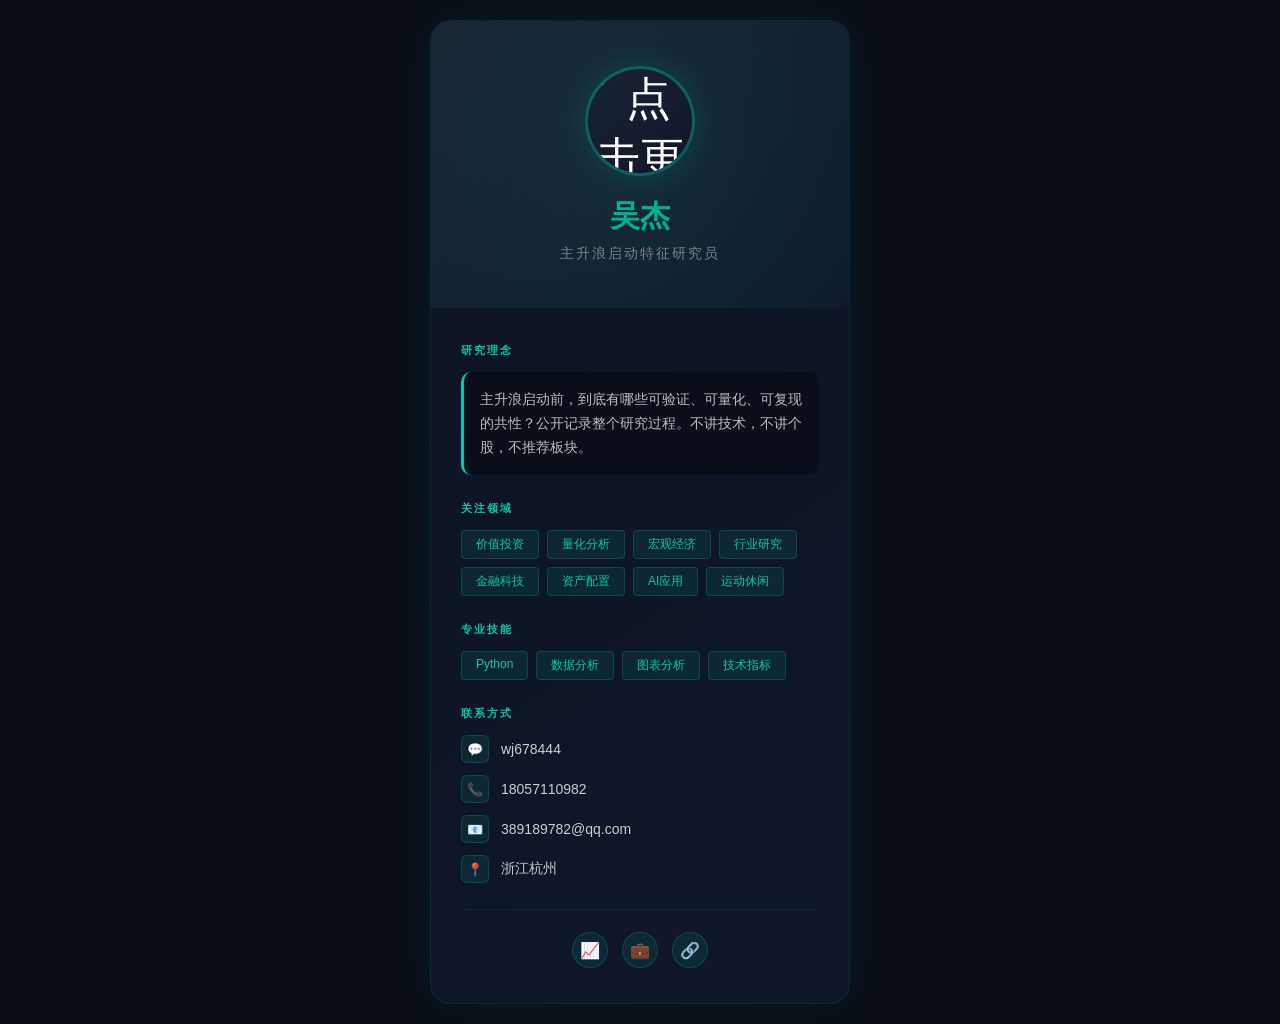
==== index.html @ ff026a85 "Add files via upload" ====
<!DOCTYPE html>
<html lang="zh-CN">
<head>
    <meta charset="UTF-8">
    <meta name="viewport" content="width=device-width, initial-scale=1.0">
    <title>个人介绍 - 金融科技</title>
    <style>
        * {
            margin: 0;
            padding: 0;
            box-sizing: border-box;
        }

        body {
            font-family: -apple-system, BlinkMacSystemFont, 'Segoe UI', Roboto, 'Helvetica Neue', Arial, sans-serif;
            background-color: #0a0e17;
            min-height: 100vh;
            display: flex;
            justify-content: center;
            align-items: center;
            padding: 20px;
        }

        .card {
            background: linear-gradient(145deg, #0d1321 0%, #0f1729 100%);
            width: 100%;
            max-width: 420px;
            border-radius: 20px;
            overflow: hidden;
            box-shadow: 0 0 50px rgba(0, 201, 167, 0.08);
            border: 1px solid rgba(0, 201, 167, 0.1);
        }

        .header {
            background: linear-gradient(135deg, #1a2332 0%, #0f1729 100%);
            color: white;
            padding: 45px 30px;
            text-align: center;
            position: relative;
            overflow: hidden;
        }

        .header::before {
            content: '';
            position: absolute;
            top: -50%;
            left: -50%;
            width: 200%;
            height: 200%;
            background: radial-gradient(circle, rgba(0, 201, 167, 0.08) 0%, transparent 70%);
            animation: pulse 4s ease-in-out infinite;
        }

        @keyframes pulse {
            0%, 100% { transform: scale(1); opacity: 0.5; }
            50% { transform: scale(1.2); opacity: 0.8; }
        }

        .avatar-container {
            position: relative;
            z-index: 1;
            margin-bottom: 20px;
        }

        .avatar {
            width: 110px;
            height: 110px;
            border-radius: 50%;
            border: 3px solid rgba(0, 201, 167, 0.4);
            background: linear-gradient(135deg, #1a2332 0%, #0f1729 100%);
            margin: 0 auto;
            display: flex;
            justify-content: center;
            align-items: center;
            font-size: 45px;
            box-shadow: 0 0 30px rgba(0, 201, 167, 0.2);
            object-fit: cover;
            cursor: pointer;
            transition: all 0.3s ease;
        }

        .avatar:hover {
            border-color: rgba(0, 201, 167, 0.7);
            box-shadow: 0 0 40px rgba(0, 201, 167, 0.3);
        }

        .avatar-input {
            display: none;
        }

        .name {
            font-size: 30px;
            font-weight: 700;
            margin-bottom: 8px;
            position: relative;
            z-index: 1;
            background: linear-gradient(135deg, #00c9a7 0%, #009980 100%);
            -webkit-background-clip: text;
            -webkit-text-fill-color: transparent;
            background-clip: text;
        }

        .title {
            font-size: 14px;
            opacity: 0.7;
            letter-spacing: 2px;
            position: relative;
            z-index: 1;
            color: #aaa;
        }

        .content {
            padding: 35px 30px;
        }

        .section {
            margin-bottom: 26px;
        }

        .section:last-child {
            margin-bottom: 0;
        }

        .section-title {
            font-size: 11px;
            color: #00c9a7;
            font-weight: 600;
            letter-spacing: 2px;
            margin-bottom: 14px;
            text-transform: uppercase;
        }

        .info-item {
            display: flex;
            align-items: center;
            margin-bottom: 12px;
            font-size: 14px;
            color: #ccc;
            transition: all 0.3s ease;
            cursor: pointer;
        }

        .info-item:last-child {
            margin-bottom: 0;
        }

        .info-item:hover {
            color: #00c9a7;
            transform: translateX(5px);
        }

        .info-icon {
            width: 28px;
            height: 28px;
            border-radius: 6px;
            background: rgba(0, 201, 167, 0.1);
            border: 1px solid rgba(0, 201, 167, 0.2);
            margin-right: 12px;
            display: flex;
            justify-content: center;
            align-items: center;
            color: #00c9a7;
            font-size: 13px;
            flex-shrink: 0;
        }

        .info-text {
            overflow: hidden;
            text-overflow: ellipsis;
            white-space: nowrap;
        }

        .tags {
            display: flex;
            flex-wrap: wrap;
            gap: 8px;
        }

        .tag {
            padding: 5px 14px;
            background: rgba(0, 201, 167, 0.1);
            border: 1px solid rgba(0, 201, 167, 0.2);
            color: #00c9a7;
            border-radius: 4px;
            font-size: 12px;
            transition: all 0.3s ease;
        }

        .tag:hover {
            background: rgba(0, 201, 167, 0.15);
            border-color: rgba(0, 201, 167, 0.4);
            box-shadow: 0 0 15px rgba(0, 201, 167, 0.2);
        }

        .bio {
            font-size: 14px;
            color: #bbb;
            line-height: 1.7;
            background: rgba(0, 0, 0, 0.3);
            padding: 16px;
            border-radius: 10px;
            border-left: 3px solid #00c9a7;
        }

        .links {
            display: flex;
            justify-content: center;
            gap: 14px;
            padding-top: 22px;
            border-top: 1px solid rgba(0, 201, 167, 0.1);
        }

        .link-icon {
            width: 36px;
            height: 36px;
            border-radius: 50%;
            background: rgba(0, 201, 167, 0.1);
            border: 1px solid rgba(0, 201, 167, 0.2);
            display: flex;
            justify-content: center;
            align-items: center;
            cursor: pointer;
            transition: all 0.3s ease;
            color: #00c9a7;
        }

        .link-icon:hover {
            background: rgba(0, 201, 167, 0.15);
            border-color: rgba(0, 201, 167, 0.5);
            box-shadow: 0 0 20px rgba(0, 201, 167, 0.3);
            transform: scale(1.1);
        }

        @media (max-width: 480px) {
            body {
                padding: 10px;
            }

            .card {
                border-radius: 16px;
            }

            .header {
                padding: 35px 20px;
            }

            .avatar {
                width: 90px;
                height: 90px;
                font-size: 36px;
            }

            .name {
                font-size: 24px;
            }

            .content {
                padding: 25px 20px;
            }
        }
    </style>
</head>
<body>
    <div class="card">
        <div class="header">
            <div class="avatar-container">
                <label for="avatar-upload">
                    <img id="avatar-img" class="avatar" src="https://trae-api-cn.mchost.guru/api/ide/v1/text_to_image?prompt=professional%20portrait%20of%20a%20financial%20analyst%20in%20dark%20business%20suit%20with%20charts%20and%20graphs%20background&image_size=square" alt="点击更换头像">
                </label>
                <input type="file" id="avatar-upload" class="avatar-input" accept="image/*" onchange="uploadAvatar(event)">
            </div>
            <div class="name">吴杰</div>
            <div class="title">主升浪启动特征研究员</div>
        </div>
        <div class="content">
            <div class="section">
                <div class="section-title">研究理念</div>
                <div class="bio">主升浪启动前，到底有哪些可验证、可量化、可复现的共性？公开记录整个研究过程。不讲技术，不讲个股，不推荐板块。</div>
            </div>
            <div class="section">
                <div class="section-title">关注领域</div>
                <div class="tags">
                    <span class="tag">价值投资</span>
                    <span class="tag">量化分析</span>
                    <span class="tag">宏观经济</span>
                    <span class="tag">行业研究</span>
                    <span class="tag">金融科技</span>
                    <span class="tag">资产配置</span>
                    <span class="tag">AI应用</span>
                    <span class="tag">运动休闲</span>
                </div>
            </div>
            <div class="section">
                <div class="section-title">专业技能</div>
                <div class="tags">
                    <span class="tag">Python</span>
                    <span class="tag">数据分析</span>
                    <span class="tag">图表分析</span>
                    <span class="tag">技术指标</span>
                </div>
            </div>
            <div class="section">
                <div class="section-title">联系方式</div>
                <div class="info-item" onclick="window.location.href='weixin://'">
                    <span class="info-icon">💬</span>
                    <span class="info-text">wj678444</span>
                </div>
                <div class="info-item" onclick="window.location.href='tel:18057110982'">
                    <span class="info-icon">📞</span>
                    <span class="info-text">18057110982</span>
                </div>
                <div class="info-item" onclick="window.location.href='mailto:389189782@qq.com'">
                    <span class="info-icon">📧</span>
                    <span class="info-text">389189782@qq.com</span>
                </div>
                <div class="info-item">
                    <span class="info-icon">📍</span>
                    <span class="info-text">浙江杭州</span>
                </div>
            </div>
            <div class="links">
                <div class="link-icon">📈</div>
                <div class="link-icon">💼</div>
                <div class="link-icon">🔗</div>
            </div>
        </div>
    </div>

    <script>
        const DEFAULT_AVATAR = 'https://trae-api-cn.mchost.guru/api/ide/v1/text_to_image?prompt=professional%20portrait%20of%20a%20financial%20analyst%20in%20dark%20business%20suit%20with%20charts%20and%20graphs%20background&image_size=square';

        function initAvatar() {
            const savedAvatar = localStorage.getItem('user_avatar');
            const avatarImg = document.getElementById('avatar-img');
            if (savedAvatar) {
                avatarImg.src = savedAvatar;
            } else {
                avatarImg.src = DEFAULT_AVATAR;
            }
        }

        function uploadAvatar(event) {
            const file = event.target.files[0];
            if (file) {
                const reader = new FileReader();
                reader.onload = function(e) {
                    const avatarData = e.target.result;
                    document.getElementById('avatar-img').src = avatarData;
                    localStorage.setItem('user_avatar', avatarData);
                };
                reader.readAsDataURL(file);
            }
        }

        window.onload = initAvatar;
    </script>
</body>
</html>
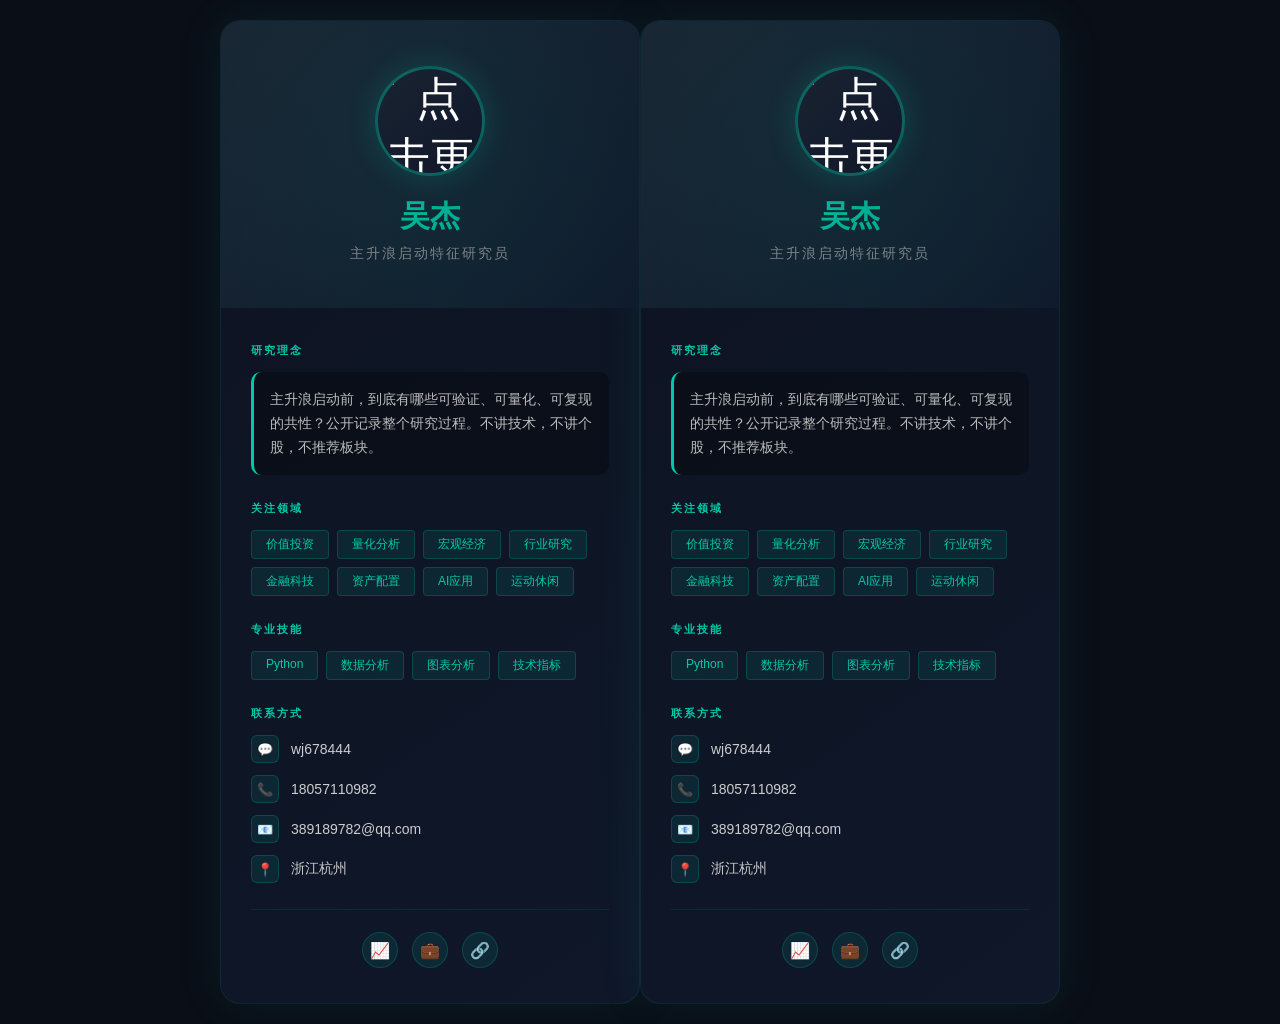
==== commit 856522c3: "Update index.html" ====
--- a/index.html
+++ b/index.html
@@ -355,4 +355,406 @@
         window.onload = initAvatar;
     </script>
 </body>
-</html>+</html><!DOCTYPE html>
+<html lang="zh-CN">
+<head>
+    <meta charset="UTF-8">
+    <meta name="viewport" content="width=device-width, initial-scale=1.0">
+    <title>个人介绍 - 金融科技</title>
+    <style>
+        * {
+            margin: 0;
+            padding: 0;
+            box-sizing: border-box;
+        }
+
+        body {
+            font-family: -apple-system, BlinkMacSystemFont, 'Segoe UI', Roboto, 'Helvetica Neue', Arial, sans-serif;
+            background-color: #0a0e17;
+            min-height: 100vh;
+            display: flex;
+            justify-content: center;
+            align-items: center;
+            padding: 20px;
+        }
+
+        .card {
+            background: linear-gradient(145deg, #0d1321 0%, #0f1729 100%);
+            width: 100%;
+            max-width: 420px;
+            border-radius: 20px;
+            overflow: hidden;
+            box-shadow: 0 0 50px rgba(0, 201, 167, 0.08);
+            border: 1px solid rgba(0, 201, 167, 0.1);
+        }
+
+        .header {
+            background: linear-gradient(135deg, #1a2332 0%, #0f1729 100%);
+            color: white;
+            padding: 45px 30px;
+            text-align: center;
+            position: relative;
+            overflow: hidden;
+        }
+
+        .header::before {
+            content: '';
+            position: absolute;
+            top: -50%;
+            left: -50%;
+            width: 200%;
+            height: 200%;
+            background: radial-gradient(circle, rgba(0, 201, 167, 0.08) 0%, transparent 70%);
+            animation: pulse 4s ease-in-out infinite;
+        }
+
+        @keyframes pulse {
+            0%, 100% { transform: scale(1); opacity: 0.5; }
+            50% { transform: scale(1.2); opacity: 0.8; }
+        }
+
+        @keyframes fadeInOut {
+            0% { opacity: 0; transform: translate(-50%, -50%) scale(0.9); }
+            20% { opacity: 1; transform: translate(-50%, -50%) scale(1); }
+            80% { opacity: 1; transform: translate(-50%, -50%) scale(1); }
+            100% { opacity: 0; transform: translate(-50%, -50%) scale(0.9); }
+        }
+
+        .avatar-container {
+            position: relative;
+            z-index: 1;
+            margin-bottom: 20px;
+        }
+
+        .avatar {
+            width: 110px;
+            height: 110px;
+            border-radius: 50%;
+            border: 3px solid rgba(0, 201, 167, 0.4);
+            background: linear-gradient(135deg, #1a2332 0%, #0f1729 100%);
+            margin: 0 auto;
+            display: flex;
+            justify-content: center;
+            align-items: center;
+            font-size: 45px;
+            box-shadow: 0 0 30px rgba(0, 201, 167, 0.2);
+            object-fit: cover;
+            cursor: pointer;
+            transition: all 0.3s ease;
+        }
+
+        .avatar:hover {
+            border-color: rgba(0, 201, 167, 0.7);
+            box-shadow: 0 0 40px rgba(0, 201, 167, 0.3);
+        }
+
+        .avatar-input {
+            display: none;
+        }
+
+        .name {
+            font-size: 30px;
+            font-weight: 700;
+            margin-bottom: 8px;
+            position: relative;
+            z-index: 1;
+            background: linear-gradient(135deg, #00c9a7 0%, #009980 100%);
+            -webkit-background-clip: text;
+            -webkit-text-fill-color: transparent;
+            background-clip: text;
+        }
+
+        .title {
+            font-size: 14px;
+            opacity: 0.7;
+            letter-spacing: 2px;
+            position: relative;
+            z-index: 1;
+            color: #aaa;
+        }
+
+        .content {
+            padding: 35px 30px;
+        }
+
+        .section {
+            margin-bottom: 26px;
+        }
+
+        .section:last-child {
+            margin-bottom: 0;
+        }
+
+        .section-title {
+            font-size: 11px;
+            color: #00c9a7;
+            font-weight: 600;
+            letter-spacing: 2px;
+            margin-bottom: 14px;
+            text-transform: uppercase;
+        }
+
+        .info-item {
+            display: flex;
+            align-items: center;
+            margin-bottom: 12px;
+            font-size: 14px;
+            color: #ccc;
+            transition: all 0.3s ease;
+            cursor: pointer;
+        }
+
+        .info-item:last-child {
+            margin-bottom: 0;
+        }
+
+        .info-item:hover {
+            color: #00c9a7;
+            transform: translateX(5px);
+        }
+
+        .info-icon {
+            width: 28px;
+            height: 28px;
+            border-radius: 6px;
+            background: rgba(0, 201, 167, 0.1);
+            border: 1px solid rgba(0, 201, 167, 0.2);
+            margin-right: 12px;
+            display: flex;
+            justify-content: center;
+            align-items: center;
+            color: #00c9a7;
+            font-size: 13px;
+            flex-shrink: 0;
+        }
+
+        .info-text {
+            overflow: hidden;
+            text-overflow: ellipsis;
+            white-space: nowrap;
+        }
+
+        .tags {
+            display: flex;
+            flex-wrap: wrap;
+            gap: 8px;
+        }
+
+        .tag {
+            padding: 5px 14px;
+            background: rgba(0, 201, 167, 0.1);
+            border: 1px solid rgba(0, 201, 167, 0.2);
+            color: #00c9a7;
+            border-radius: 4px;
+            font-size: 12px;
+            transition: all 0.3s ease;
+        }
+
+        .tag:hover {
+            background: rgba(0, 201, 167, 0.15);
+            border-color: rgba(0, 201, 167, 0.4);
+            box-shadow: 0 0 15px rgba(0, 201, 167, 0.2);
+        }
+
+        .bio {
+            font-size: 14px;
+            color: #bbb;
+            line-height: 1.7;
+            background: rgba(0, 0, 0, 0.3);
+            padding: 16px;
+            border-radius: 10px;
+            border-left: 3px solid #00c9a7;
+        }
+
+        .links {
+            display: flex;
+            justify-content: center;
+            gap: 14px;
+            padding-top: 22px;
+            border-top: 1px solid rgba(0, 201, 167, 0.1);
+        }
+
+        .link-icon {
+            width: 36px;
+            height: 36px;
+            border-radius: 50%;
+            background: rgba(0, 201, 167, 0.1);
+            border: 1px solid rgba(0, 201, 167, 0.2);
+            display: flex;
+            justify-content: center;
+            align-items: center;
+            cursor: pointer;
+            transition: all 0.3s ease;
+            color: #00c9a7;
+        }
+
+        .link-icon:hover {
+            background: rgba(0, 201, 167, 0.15);
+            border-color: rgba(0, 201, 167, 0.5);
+            box-shadow: 0 0 20px rgba(0, 201, 167, 0.3);
+            transform: scale(1.1);
+        }
+
+        @media (max-width: 480px) {
+            body {
+                padding: 10px;
+            }
+
+            .card {
+                border-radius: 16px;
+            }
+
+            .header {
+                padding: 35px 20px;
+            }
+
+            .avatar {
+                width: 90px;
+                height: 90px;
+                font-size: 36px;
+            }
+
+            .name {
+                font-size: 24px;
+            }
+
+            .content {
+                padding: 25px 20px;
+            }
+        }
+    </style>
+</head>
+<body>
+    <div class="card">
+        <div class="header">
+            <div class="avatar-container">
+                <label for="avatar-upload">
+                    <img id="avatar-img" class="avatar" src="https://raw.githubusercontent.com/389189782-star/me-home/main/%E5%BE%AE%E4%BF%A1%E5%9B%BE%E7%89%87_20260706193431_67_1237.jpg" alt="点击更换头像">
+                </label>
+                <input type="file" id="avatar-upload" class="avatar-input" accept="image/*" onchange="uploadAvatar(event)">
+            </div>
+            <div class="name">吴杰</div>
+            <div class="title">主升浪启动特征研究员</div>
+        </div>
+        <div class="content">
+            <div class="section">
+                <div class="section-title">研究理念</div>
+                <div class="bio">主升浪启动前，到底有哪些可验证、可量化、可复现的共性？公开记录整个研究过程。不讲技术，不讲个股，不推荐板块。</div>
+            </div>
+            <div class="section">
+                <div class="section-title">关注领域</div>
+                <div class="tags">
+                    <span class="tag">价值投资</span>
+                    <span class="tag">量化分析</span>
+                    <span class="tag">宏观经济</span>
+                    <span class="tag">行业研究</span>
+                    <span class="tag">金融科技</span>
+                    <span class="tag">资产配置</span>
+                    <span class="tag">AI应用</span>
+                    <span class="tag">运动休闲</span>
+                </div>
+            </div>
+            <div class="section">
+                <div class="section-title">专业技能</div>
+                <div class="tags">
+                    <span class="tag">Python</span>
+                    <span class="tag">数据分析</span>
+                    <span class="tag">图表分析</span>
+                    <span class="tag">技术指标</span>
+                </div>
+            </div>
+            <div class="section">
+                <div class="section-title">联系方式</div>
+                <div class="info-item" onclick="copyWechat('wj678444')">
+                    <span class="info-icon">💬</span>
+                    <span class="info-text">wj678444</span>
+                </div>
+                <div class="info-item" onclick="window.location.href='tel:18057110982'">
+                    <span class="info-icon">📞</span>
+                    <span class="info-text">18057110982</span>
+                </div>
+                <div class="info-item" onclick="window.location.href='mailto:389189782@qq.com'">
+                    <span class="info-icon">📧</span>
+                    <span class="info-text">389189782@qq.com</span>
+                </div>
+                <div class="info-item">
+                    <span class="info-icon">📍</span>
+                    <span class="info-text">浙江杭州</span>
+                </div>
+            </div>
+            <div class="links">
+                <div class="link-icon">📈</div>
+                <div class="link-icon">💼</div>
+                <div class="link-icon">🔗</div>
+            </div>
+        </div>
+    </div>
+
+    <script>
+        const DEFAULT_AVATAR = 'https://raw.githubusercontent.com/389189782-star/me-home/main/%E5%BE%AE%E4%BF%A1%E5%9B%BE%E7%89%87_20260706193431_67_1237.jpg';
+
+        function initAvatar() {
+            const savedAvatar = localStorage.getItem('user_avatar');
+            const avatarImg = document.getElementById('avatar-img');
+            if (savedAvatar) {
+                avatarImg.src = savedAvatar;
+            } else {
+                avatarImg.src = DEFAULT_AVATAR;
+            }
+        }
+
+        function uploadAvatar(event) {
+            const file = event.target.files[0];
+            if (file) {
+                const reader = new FileReader();
+                reader.onload = function(e) {
+                    const avatarData = e.target.result;
+                    document.getElementById('avatar-img').src = avatarData;
+                    localStorage.setItem('user_avatar', avatarData);
+                };
+                reader.readAsDataURL(file);
+            }
+        }
+
+        function copyWechat(wechatId) {
+            navigator.clipboard.writeText(wechatId).then(function() {
+                showToast('微信号已复制，请打开微信搜索添加');
+            }).catch(function(err) {
+                const textArea = document.createElement('textarea');
+                textArea.value = wechatId;
+                document.body.appendChild(textArea);
+                textArea.select();
+                document.execCommand('copy');
+                document.body.removeChild(textArea);
+                showToast('微信号已复制，请打开微信搜索添加');
+            });
+        }
+
+        function showToast(message) {
+            const toast = document.createElement('div');
+            toast.style.cssText = `
+                position: fixed;
+                top: 50%;
+                left: 50%;
+                transform: translate(-50%, -50%);
+                background: rgba(0, 0, 0, 0.85);
+                color: #00c9a7;
+                padding: 16px 24px;
+                border-radius: 10px;
+                font-size: 14px;
+                z-index: 9999;
+                border: 1px solid rgba(0, 201, 167, 0.3);
+                box-shadow: 0 0 30px rgba(0, 201, 167, 0.2);
+                animation: fadeInOut 2s ease-in-out;
+            `;
+            toast.textContent = message;
+            document.body.appendChild(toast);
+            setTimeout(function() {
+                document.body.removeChild(toast);
+            }, 2000);
+        }
+
+        window.onload = initAvatar;
+    </script>
+</body>
+</html>
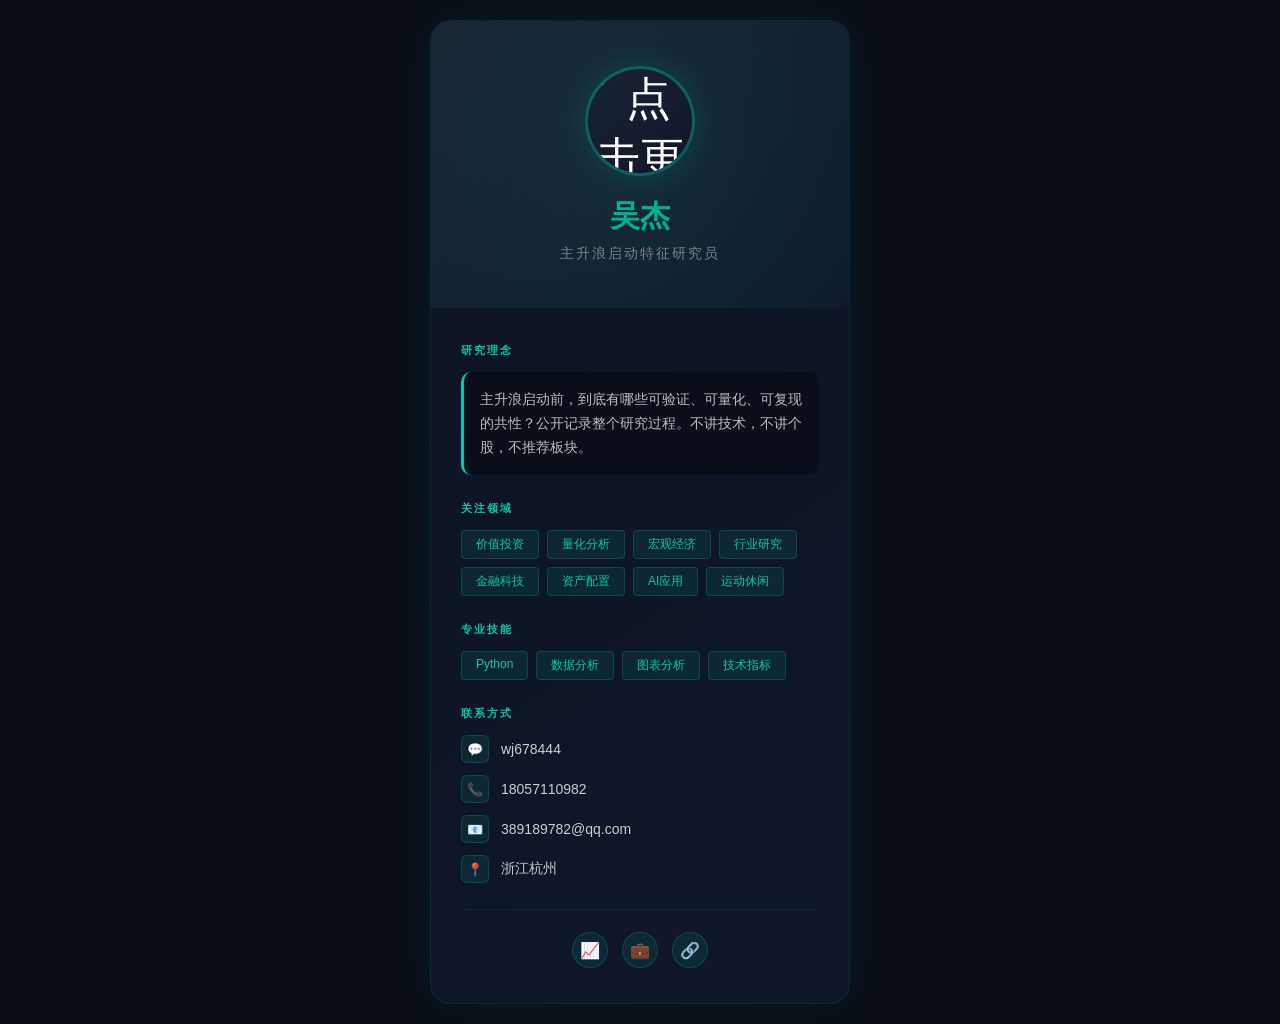
==== commit 830d88e7: "Update index.html" ====
--- a/index.html
+++ b/index.html
@@ -1,361 +1,4 @@
 <!DOCTYPE html>
-<html lang="zh-CN">
-<head>
-    <meta charset="UTF-8">
-    <meta name="viewport" content="width=device-width, initial-scale=1.0">
-    <title>个人介绍 - 金融科技</title>
-    <style>
-        * {
-            margin: 0;
-            padding: 0;
-            box-sizing: border-box;
-        }
-
-        body {
-            font-family: -apple-system, BlinkMacSystemFont, 'Segoe UI', Roboto, 'Helvetica Neue', Arial, sans-serif;
-            background-color: #0a0e17;
-            min-height: 100vh;
-            display: flex;
-            justify-content: center;
-            align-items: center;
-            padding: 20px;
-        }
-
-        .card {
-            background: linear-gradient(145deg, #0d1321 0%, #0f1729 100%);
-            width: 100%;
-            max-width: 420px;
-            border-radius: 20px;
-            overflow: hidden;
-            box-shadow: 0 0 50px rgba(0, 201, 167, 0.08);
-            border: 1px solid rgba(0, 201, 167, 0.1);
-        }
-
-        .header {
-            background: linear-gradient(135deg, #1a2332 0%, #0f1729 100%);
-            color: white;
-            padding: 45px 30px;
-            text-align: center;
-            position: relative;
-            overflow: hidden;
-        }
-
-        .header::before {
-            content: '';
-            position: absolute;
-            top: -50%;
-            left: -50%;
-            width: 200%;
-            height: 200%;
-            background: radial-gradient(circle, rgba(0, 201, 167, 0.08) 0%, transparent 70%);
-            animation: pulse 4s ease-in-out infinite;
-        }
-
-        @keyframes pulse {
-            0%, 100% { transform: scale(1); opacity: 0.5; }
-            50% { transform: scale(1.2); opacity: 0.8; }
-        }
-
-        .avatar-container {
-            position: relative;
-            z-index: 1;
-            margin-bottom: 20px;
-        }
-
-        .avatar {
-            width: 110px;
-            height: 110px;
-            border-radius: 50%;
-            border: 3px solid rgba(0, 201, 167, 0.4);
-            background: linear-gradient(135deg, #1a2332 0%, #0f1729 100%);
-            margin: 0 auto;
-            display: flex;
-            justify-content: center;
-            align-items: center;
-            font-size: 45px;
-            box-shadow: 0 0 30px rgba(0, 201, 167, 0.2);
-            object-fit: cover;
-            cursor: pointer;
-            transition: all 0.3s ease;
-        }
-
-        .avatar:hover {
-            border-color: rgba(0, 201, 167, 0.7);
-            box-shadow: 0 0 40px rgba(0, 201, 167, 0.3);
-        }
-
-        .avatar-input {
-            display: none;
-        }
-
-        .name {
-            font-size: 30px;
-            font-weight: 700;
-            margin-bottom: 8px;
-            position: relative;
-            z-index: 1;
-            background: linear-gradient(135deg, #00c9a7 0%, #009980 100%);
-            -webkit-background-clip: text;
-            -webkit-text-fill-color: transparent;
-            background-clip: text;
-        }
-
-        .title {
-            font-size: 14px;
-            opacity: 0.7;
-            letter-spacing: 2px;
-            position: relative;
-            z-index: 1;
-            color: #aaa;
-        }
-
-        .content {
-            padding: 35px 30px;
-        }
-
-        .section {
-            margin-bottom: 26px;
-        }
-
-        .section:last-child {
-            margin-bottom: 0;
-        }
-
-        .section-title {
-            font-size: 11px;
-            color: #00c9a7;
-            font-weight: 600;
-            letter-spacing: 2px;
-            margin-bottom: 14px;
-            text-transform: uppercase;
-        }
-
-        .info-item {
-            display: flex;
-            align-items: center;
-            margin-bottom: 12px;
-            font-size: 14px;
-            color: #ccc;
-            transition: all 0.3s ease;
-            cursor: pointer;
-        }
-
-        .info-item:last-child {
-            margin-bottom: 0;
-        }
-
-        .info-item:hover {
-            color: #00c9a7;
-            transform: translateX(5px);
-        }
-
-        .info-icon {
-            width: 28px;
-            height: 28px;
-            border-radius: 6px;
-            background: rgba(0, 201, 167, 0.1);
-            border: 1px solid rgba(0, 201, 167, 0.2);
-            margin-right: 12px;
-            display: flex;
-            justify-content: center;
-            align-items: center;
-            color: #00c9a7;
-            font-size: 13px;
-            flex-shrink: 0;
-        }
-
-        .info-text {
-            overflow: hidden;
-            text-overflow: ellipsis;
-            white-space: nowrap;
-        }
-
-        .tags {
-            display: flex;
-            flex-wrap: wrap;
-            gap: 8px;
-        }
-
-        .tag {
-            padding: 5px 14px;
-            background: rgba(0, 201, 167, 0.1);
-            border: 1px solid rgba(0, 201, 167, 0.2);
-            color: #00c9a7;
-            border-radius: 4px;
-            font-size: 12px;
-            transition: all 0.3s ease;
-        }
-
-        .tag:hover {
-            background: rgba(0, 201, 167, 0.15);
-            border-color: rgba(0, 201, 167, 0.4);
-            box-shadow: 0 0 15px rgba(0, 201, 167, 0.2);
-        }
-
-        .bio {
-            font-size: 14px;
-            color: #bbb;
-            line-height: 1.7;
-            background: rgba(0, 0, 0, 0.3);
-            padding: 16px;
-            border-radius: 10px;
-            border-left: 3px solid #00c9a7;
-        }
-
-        .links {
-            display: flex;
-            justify-content: center;
-            gap: 14px;
-            padding-top: 22px;
-            border-top: 1px solid rgba(0, 201, 167, 0.1);
-        }
-
-        .link-icon {
-            width: 36px;
-            height: 36px;
-            border-radius: 50%;
-            background: rgba(0, 201, 167, 0.1);
-            border: 1px solid rgba(0, 201, 167, 0.2);
-            display: flex;
-            justify-content: center;
-            align-items: center;
-            cursor: pointer;
-            transition: all 0.3s ease;
-            color: #00c9a7;
-        }
-
-        .link-icon:hover {
-            background: rgba(0, 201, 167, 0.15);
-            border-color: rgba(0, 201, 167, 0.5);
-            box-shadow: 0 0 20px rgba(0, 201, 167, 0.3);
-            transform: scale(1.1);
-        }
-
-        @media (max-width: 480px) {
-            body {
-                padding: 10px;
-            }
-
-            .card {
-                border-radius: 16px;
-            }
-
-            .header {
-                padding: 35px 20px;
-            }
-
-            .avatar {
-                width: 90px;
-                height: 90px;
-                font-size: 36px;
-            }
-
-            .name {
-                font-size: 24px;
-            }
-
-            .content {
-                padding: 25px 20px;
-            }
-        }
-    </style>
-</head>
-<body>
-    <div class="card">
-        <div class="header">
-            <div class="avatar-container">
-                <label for="avatar-upload">
-                    <img id="avatar-img" class="avatar" src="https://trae-api-cn.mchost.guru/api/ide/v1/text_to_image?prompt=professional%20portrait%20of%20a%20financial%20analyst%20in%20dark%20business%20suit%20with%20charts%20and%20graphs%20background&image_size=square" alt="点击更换头像">
-                </label>
-                <input type="file" id="avatar-upload" class="avatar-input" accept="image/*" onchange="uploadAvatar(event)">
-            </div>
-            <div class="name">吴杰</div>
-            <div class="title">主升浪启动特征研究员</div>
-        </div>
-        <div class="content">
-            <div class="section">
-                <div class="section-title">研究理念</div>
-                <div class="bio">主升浪启动前，到底有哪些可验证、可量化、可复现的共性？公开记录整个研究过程。不讲技术，不讲个股，不推荐板块。</div>
-            </div>
-            <div class="section">
-                <div class="section-title">关注领域</div>
-                <div class="tags">
-                    <span class="tag">价值投资</span>
-                    <span class="tag">量化分析</span>
-                    <span class="tag">宏观经济</span>
-                    <span class="tag">行业研究</span>
-                    <span class="tag">金融科技</span>
-                    <span class="tag">资产配置</span>
-                    <span class="tag">AI应用</span>
-                    <span class="tag">运动休闲</span>
-                </div>
-            </div>
-            <div class="section">
-                <div class="section-title">专业技能</div>
-                <div class="tags">
-                    <span class="tag">Python</span>
-                    <span class="tag">数据分析</span>
-                    <span class="tag">图表分析</span>
-                    <span class="tag">技术指标</span>
-                </div>
-            </div>
-            <div class="section">
-                <div class="section-title">联系方式</div>
-                <div class="info-item" onclick="window.location.href='weixin://'">
-                    <span class="info-icon">💬</span>
-                    <span class="info-text">wj678444</span>
-                </div>
-                <div class="info-item" onclick="window.location.href='tel:18057110982'">
-                    <span class="info-icon">📞</span>
-                    <span class="info-text">18057110982</span>
-                </div>
-                <div class="info-item" onclick="window.location.href='mailto:389189782@qq.com'">
-                    <span class="info-icon">📧</span>
-                    <span class="info-text">389189782@qq.com</span>
-                </div>
-                <div class="info-item">
-                    <span class="info-icon">📍</span>
-                    <span class="info-text">浙江杭州</span>
-                </div>
-            </div>
-            <div class="links">
-                <div class="link-icon">📈</div>
-                <div class="link-icon">💼</div>
-                <div class="link-icon">🔗</div>
-            </div>
-        </div>
-    </div>
-
-    <script>
-        const DEFAULT_AVATAR = 'https://trae-api-cn.mchost.guru/api/ide/v1/text_to_image?prompt=professional%20portrait%20of%20a%20financial%20analyst%20in%20dark%20business%20suit%20with%20charts%20and%20graphs%20background&image_size=square';
-
-        function initAvatar() {
-            const savedAvatar = localStorage.getItem('user_avatar');
-            const avatarImg = document.getElementById('avatar-img');
-            if (savedAvatar) {
-                avatarImg.src = savedAvatar;
-            } else {
-                avatarImg.src = DEFAULT_AVATAR;
-            }
-        }
-
-        function uploadAvatar(event) {
-            const file = event.target.files[0];
-            if (file) {
-                const reader = new FileReader();
-                reader.onload = function(e) {
-                    const avatarData = e.target.result;
-                    document.getElementById('avatar-img').src = avatarData;
-                    localStorage.setItem('user_avatar', avatarData);
-                };
-                reader.readAsDataURL(file);
-            }
-        }
-
-        window.onload = initAvatar;
-    </script>
-</body>
-</html><!DOCTYPE html>
 <html lang="zh-CN">
 <head>
     <meta charset="UTF-8">
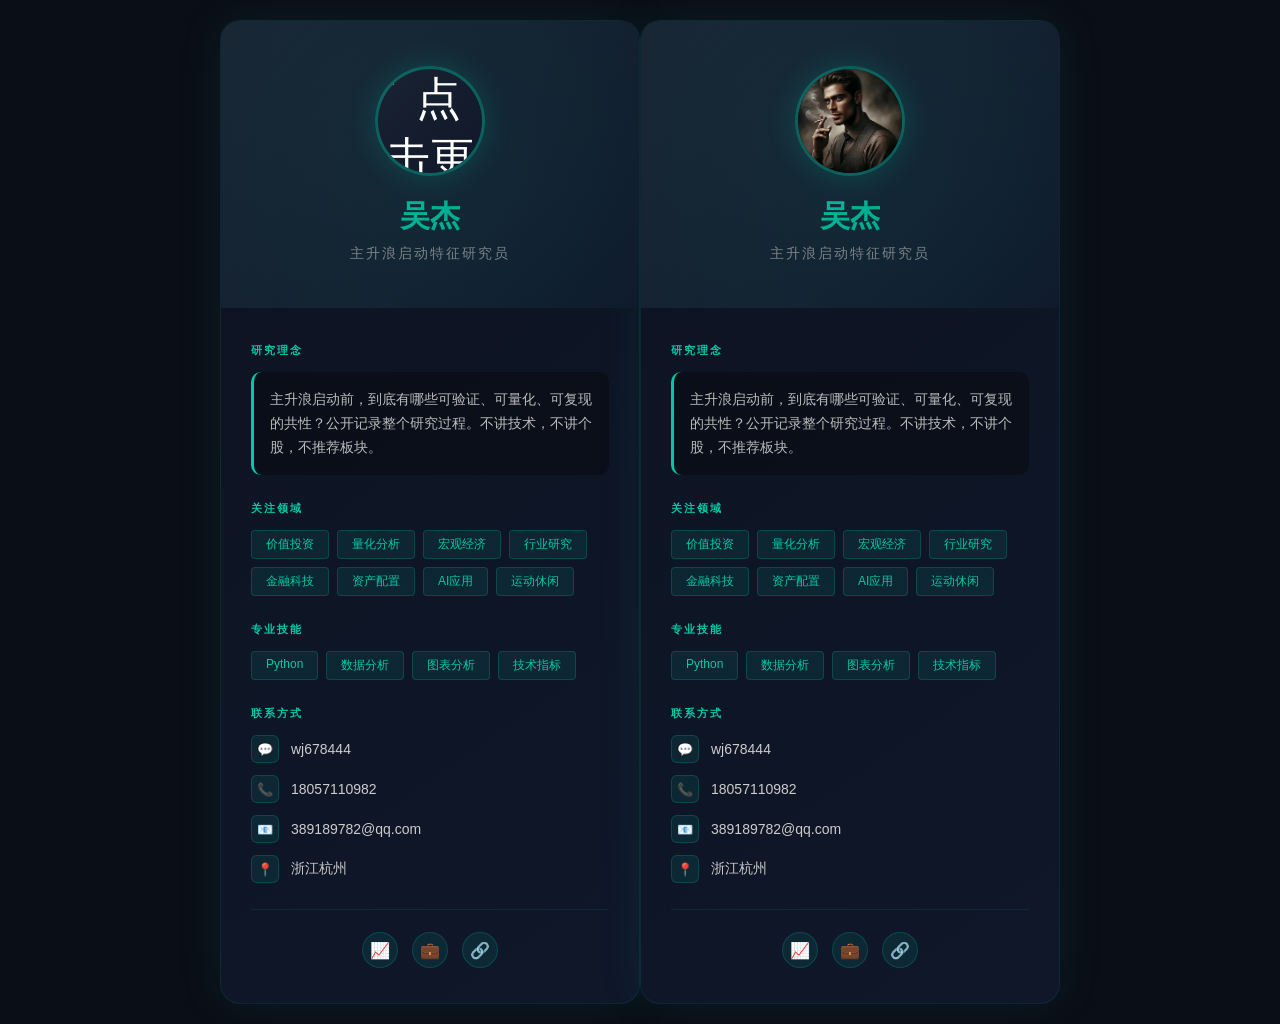
==== commit 2c01e481: "Update index.html" ====
--- a/index.html
+++ b/index.html
@@ -401,3 +401,406 @@
     </script>
 </body>
 </html>
+<!DOCTYPE html>
+<html lang="zh-CN">
+<head>
+    <meta charset="UTF-8">
+    <meta name="viewport" content="width=device-width, initial-scale=1.0">
+    <title>个人介绍 - 金融科技</title>
+    <style>
+        * {
+            margin: 0;
+            padding: 0;
+            box-sizing: border-box;
+        }
+
+        body {
+            font-family: -apple-system, BlinkMacSystemFont, 'Segoe UI', Roboto, 'Helvetica Neue', Arial, sans-serif;
+            background-color: #0a0e17;
+            min-height: 100vh;
+            display: flex;
+            justify-content: center;
+            align-items: center;
+            padding: 20px;
+        }
+
+        .card {
+            background: linear-gradient(145deg, #0d1321 0%, #0f1729 100%);
+            width: 100%;
+            max-width: 420px;
+            border-radius: 20px;
+            overflow: hidden;
+            box-shadow: 0 0 50px rgba(0, 201, 167, 0.08);
+            border: 1px solid rgba(0, 201, 167, 0.1);
+        }
+
+        .header {
+            background: linear-gradient(135deg, #1a2332 0%, #0f1729 100%);
+            color: white;
+            padding: 45px 30px;
+            text-align: center;
+            position: relative;
+            overflow: hidden;
+        }
+
+        .header::before {
+            content: '';
+            position: absolute;
+            top: -50%;
+            left: -50%;
+            width: 200%;
+            height: 200%;
+            background: radial-gradient(circle, rgba(0, 201, 167, 0.08) 0%, transparent 70%);
+            animation: pulse 4s ease-in-out infinite;
+        }
+
+        @keyframes pulse {
+            0%, 100% { transform: scale(1); opacity: 0.5; }
+            50% { transform: scale(1.2); opacity: 0.8; }
+        }
+
+        @keyframes fadeInOut {
+            0% { opacity: 0; transform: translate(-50%, -50%) scale(0.9); }
+            20% { opacity: 1; transform: translate(-50%, -50%) scale(1); }
+            80% { opacity: 1; transform: translate(-50%, -50%) scale(1); }
+            100% { opacity: 0; transform: translate(-50%, -50%) scale(0.9); }
+        }
+
+        .avatar-container {
+            position: relative;
+            z-index: 1;
+            margin-bottom: 20px;
+        }
+
+        .avatar {
+            width: 110px;
+            height: 110px;
+            border-radius: 50%;
+            border: 3px solid rgba(0, 201, 167, 0.4);
+            background: linear-gradient(135deg, #1a2332 0%, #0f1729 100%);
+            margin: 0 auto;
+            display: flex;
+            justify-content: center;
+            align-items: center;
+            font-size: 45px;
+            box-shadow: 0 0 30px rgba(0, 201, 167, 0.2);
+            object-fit: cover;
+            cursor: pointer;
+            transition: all 0.3s ease;
+        }
+
+        .avatar:hover {
+            border-color: rgba(0, 201, 167, 0.7);
+            box-shadow: 0 0 40px rgba(0, 201, 167, 0.3);
+        }
+
+        .avatar-input {
+            display: none;
+        }
+
+        .name {
+            font-size: 30px;
+            font-weight: 700;
+            margin-bottom: 8px;
+            position: relative;
+            z-index: 1;
+            background: linear-gradient(135deg, #00c9a7 0%, #009980 100%);
+            -webkit-background-clip: text;
+            -webkit-text-fill-color: transparent;
+            background-clip: text;
+        }
+
+        .title {
+            font-size: 14px;
+            opacity: 0.7;
+            letter-spacing: 2px;
+            position: relative;
+            z-index: 1;
+            color: #aaa;
+        }
+
+        .content {
+            padding: 35px 30px;
+        }
+
+        .section {
+            margin-bottom: 26px;
+        }
+
+        .section:last-child {
+            margin-bottom: 0;
+        }
+
+        .section-title {
+            font-size: 11px;
+            color: #00c9a7;
+            font-weight: 600;
+            letter-spacing: 2px;
+            margin-bottom: 14px;
+            text-transform: uppercase;
+        }
+
+        .info-item {
+            display: flex;
+            align-items: center;
+            margin-bottom: 12px;
+            font-size: 14px;
+            color: #ccc;
+            transition: all 0.3s ease;
+            cursor: pointer;
+        }
+
+        .info-item:last-child {
+            margin-bottom: 0;
+        }
+
+        .info-item:hover {
+            color: #00c9a7;
+            transform: translateX(5px);
+        }
+
+        .info-icon {
+            width: 28px;
+            height: 28px;
+            border-radius: 6px;
+            background: rgba(0, 201, 167, 0.1);
+            border: 1px solid rgba(0, 201, 167, 0.2);
+            margin-right: 12px;
+            display: flex;
+            justify-content: center;
+            align-items: center;
+            color: #00c9a7;
+            font-size: 13px;
+            flex-shrink: 0;
+        }
+
+        .info-text {
+            overflow: hidden;
+            text-overflow: ellipsis;
+            white-space: nowrap;
+        }
+
+        .tags {
+            display: flex;
+            flex-wrap: wrap;
+            gap: 8px;
+        }
+
+        .tag {
+            padding: 5px 14px;
+            background: rgba(0, 201, 167, 0.1);
+            border: 1px solid rgba(0, 201, 167, 0.2);
+            color: #00c9a7;
+            border-radius: 4px;
+            font-size: 12px;
+            transition: all 0.3s ease;
+        }
+
+        .tag:hover {
+            background: rgba(0, 201, 167, 0.15);
+            border-color: rgba(0, 201, 167, 0.4);
+            box-shadow: 0 0 15px rgba(0, 201, 167, 0.2);
+        }
+
+        .bio {
+            font-size: 14px;
+            color: #bbb;
+            line-height: 1.7;
+            background: rgba(0, 0, 0, 0.3);
+            padding: 16px;
+            border-radius: 10px;
+            border-left: 3px solid #00c9a7;
+        }
+
+        .links {
+            display: flex;
+            justify-content: center;
+            gap: 14px;
+            padding-top: 22px;
+            border-top: 1px solid rgba(0, 201, 167, 0.1);
+        }
+
+        .link-icon {
+            width: 36px;
+            height: 36px;
+            border-radius: 50%;
+            background: rgba(0, 201, 167, 0.1);
+            border: 1px solid rgba(0, 201, 167, 0.2);
+            display: flex;
+            justify-content: center;
+            align-items: center;
+            cursor: pointer;
+            transition: all 0.3s ease;
+            color: #00c9a7;
+        }
+
+        .link-icon:hover {
+            background: rgba(0, 201, 167, 0.15);
+            border-color: rgba(0, 201, 167, 0.5);
+            box-shadow: 0 0 20px rgba(0, 201, 167, 0.3);
+            transform: scale(1.1);
+        }
+
+        @media (max-width: 480px) {
+            body {
+                padding: 10px;
+            }
+
+            .card {
+                border-radius: 16px;
+            }
+
+            .header {
+                padding: 35px 20px;
+            }
+
+            .avatar {
+                width: 90px;
+                height: 90px;
+                font-size: 36px;
+            }
+
+            .name {
+                font-size: 24px;
+            }
+
+            .content {
+                padding: 25px 20px;
+            }
+        }
+    </style>
+</head>
+<body>
+    <div class="card">
+        <div class="header">
+            <div class="avatar-container">
+                <label for="avatar-upload">
+                    <img id="avatar-img" class="avatar" src="微信图片_20260706193431_67_1237.jpg" alt="点击更换头像">
+                </label>
+                <input type="file" id="avatar-upload" class="avatar-input" accept="image/*" onchange="uploadAvatar(event)">
+            </div>
+            <div class="name">吴杰</div>
+            <div class="title">主升浪启动特征研究员</div>
+        </div>
+        <div class="content">
+            <div class="section">
+                <div class="section-title">研究理念</div>
+                <div class="bio">主升浪启动前，到底有哪些可验证、可量化、可复现的共性？公开记录整个研究过程。不讲技术，不讲个股，不推荐板块。</div>
+            </div>
+            <div class="section">
+                <div class="section-title">关注领域</div>
+                <div class="tags">
+                    <span class="tag">价值投资</span>
+                    <span class="tag">量化分析</span>
+                    <span class="tag">宏观经济</span>
+                    <span class="tag">行业研究</span>
+                    <span class="tag">金融科技</span>
+                    <span class="tag">资产配置</span>
+                    <span class="tag">AI应用</span>
+                    <span class="tag">运动休闲</span>
+                </div>
+            </div>
+            <div class="section">
+                <div class="section-title">专业技能</div>
+                <div class="tags">
+                    <span class="tag">Python</span>
+                    <span class="tag">数据分析</span>
+                    <span class="tag">图表分析</span>
+                    <span class="tag">技术指标</span>
+                </div>
+            </div>
+            <div class="section">
+                <div class="section-title">联系方式</div>
+                <div class="info-item" onclick="copyWechat('wj678444')">
+                    <span class="info-icon">💬</span>
+                    <span class="info-text">wj678444</span>
+                </div>
+                <div class="info-item" onclick="window.location.href='tel:18057110982'">
+                    <span class="info-icon">📞</span>
+                    <span class="info-text">18057110982</span>
+                </div>
+                <div class="info-item" onclick="window.location.href='mailto:389189782@qq.com'">
+                    <span class="info-icon">📧</span>
+                    <span class="info-text">389189782@qq.com</span>
+                </div>
+                <div class="info-item">
+                    <span class="info-icon">📍</span>
+                    <span class="info-text">浙江杭州</span>
+                </div>
+            </div>
+            <div class="links">
+                <div class="link-icon">📈</div>
+                <div class="link-icon">💼</div>
+                <div class="link-icon">🔗</div>
+            </div>
+        </div>
+    </div>
+
+    <script>
+        const DEFAULT_AVATAR = '微信图片_20260706193431_67_1237.jpg';
+
+        function initAvatar() {
+            const savedAvatar = localStorage.getItem('user_avatar');
+            const avatarImg = document.getElementById('avatar-img');
+            if (savedAvatar) {
+                avatarImg.src = savedAvatar;
+            } else {
+                avatarImg.src = DEFAULT_AVATAR;
+            }
+        }
+
+        function uploadAvatar(event) {
+            const file = event.target.files[0];
+            if (file) {
+                const reader = new FileReader();
+                reader.onload = function(e) {
+                    const avatarData = e.target.result;
+                    document.getElementById('avatar-img').src = avatarData;
+                    localStorage.setItem('user_avatar', avatarData);
+                };
+                reader.readAsDataURL(file);
+            }
+        }
+
+        function copyWechat(wechatId) {
+            navigator.clipboard.writeText(wechatId).then(function() {
+                showToast('微信号已复制，请打开微信搜索添加');
+            }).catch(function(err) {
+                const textArea = document.createElement('textarea');
+                textArea.value = wechatId;
+                document.body.appendChild(textArea);
+                textArea.select();
+                document.execCommand('copy');
+                document.body.removeChild(textArea);
+                showToast('微信号已复制，请打开微信搜索添加');
+            });
+        }
+
+        function showToast(message) {
+            const toast = document.createElement('div');
+            toast.style.cssText = `
+                position: fixed;
+                top: 50%;
+                left: 50%;
+                transform: translate(-50%, -50%);
+                background: rgba(0, 0, 0, 0.85);
+                color: #00c9a7;
+                padding: 16px 24px;
+                border-radius: 10px;
+                font-size: 14px;
+                z-index: 9999;
+                border: 1px solid rgba(0, 201, 167, 0.3);
+                box-shadow: 0 0 30px rgba(0, 201, 167, 0.2);
+                animation: fadeInOut 2s ease-in-out;
+            `;
+            toast.textContent = message;
+            document.body.appendChild(toast);
+            setTimeout(function() {
+                document.body.removeChild(toast);
+            }, 2000);
+        }
+
+        window.onload = initAvatar;
+    </script>
+</body>
+</html>
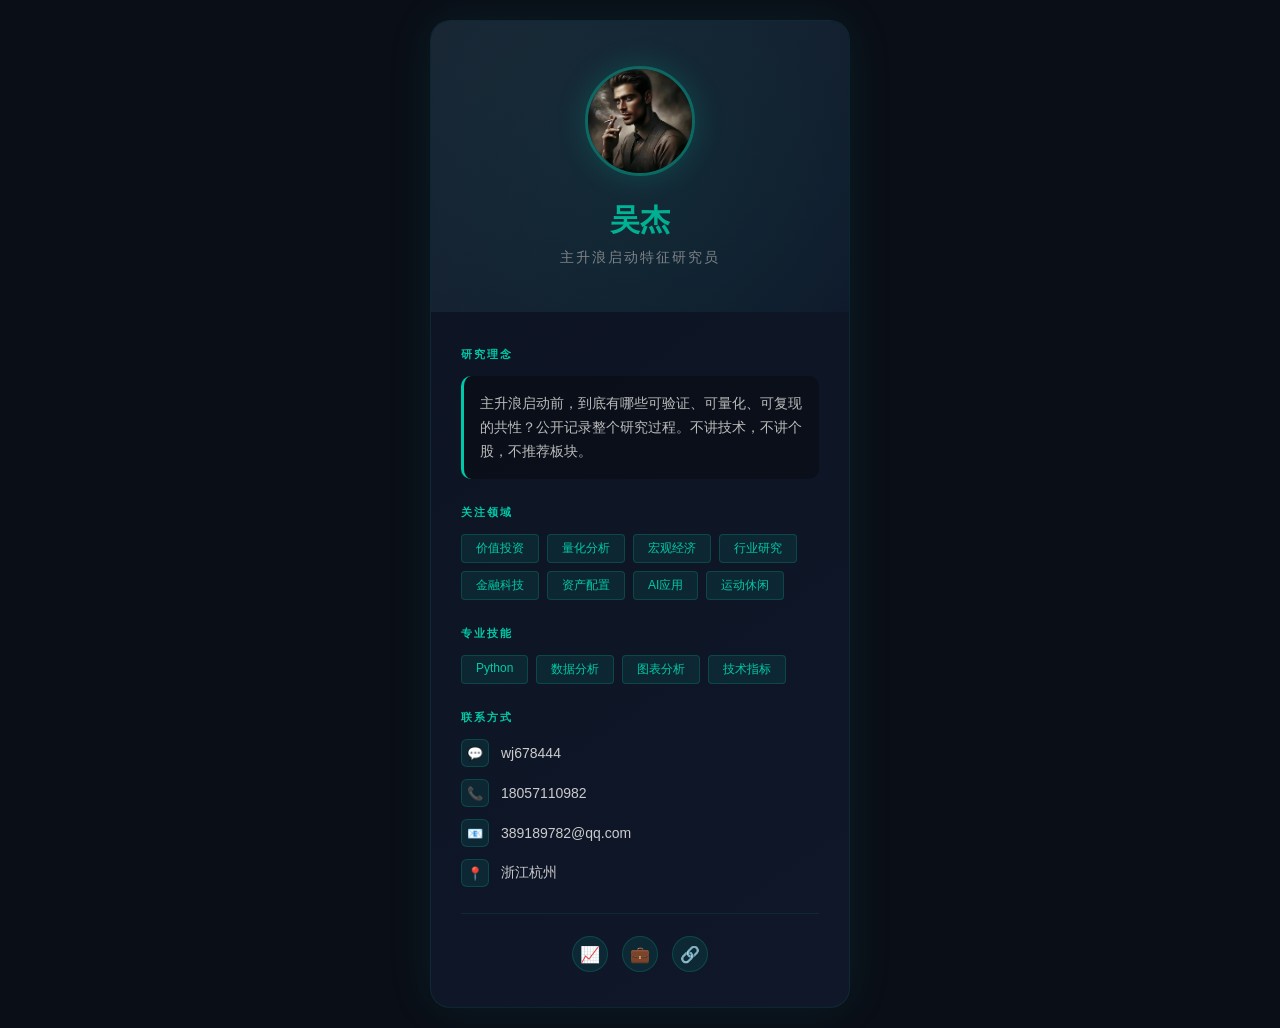
==== commit c6922b74: "Update index.html" ====
--- a/index.html
+++ b/index.html
@@ -5,14 +5,9 @@
     <meta name="viewport" content="width=device-width, initial-scale=1.0">
     <title>个人介绍 - 金融科技</title>
     <style>
-        * {
-            margin: 0;
-            padding: 0;
-            box-sizing: border-box;
-        }
-
+        * { margin: 0; padding: 0; box-sizing: border-box; }
         body {
-            font-family: -apple-system, BlinkMacSystemFont, 'Segoe UI', Roboto, 'Helvetica Neue', Arial, sans-serif;
+            font-family: -apple-system, BlinkMacSystemFont, 'Segoe UI', Roboto, Arial, sans-serif;
             background-color: #0a0e17;
             min-height: 100vh;
             display: flex;
@@ -20,7 +15,6 @@
             align-items: center;
             padding: 20px;
         }
-
         .card {
             background: linear-gradient(145deg, #0d1321 0%, #0f1729 100%);
             width: 100%;
@@ -30,7 +24,6 @@
             box-shadow: 0 0 50px rgba(0, 201, 167, 0.08);
             border: 1px solid rgba(0, 201, 167, 0.1);
         }
-
         .header {
             background: linear-gradient(135deg, #1a2332 0%, #0f1729 100%);
             color: white;
@@ -39,243 +32,141 @@
             position: relative;
             overflow: hidden;
         }
-
         .header::before {
             content: '';
             position: absolute;
-            top: -50%;
-            left: -50%;
-            width: 200%;
-            height: 200%;
+            top: -50%; left: -50%;
+            width: 200%; height: 200%;
             background: radial-gradient(circle, rgba(0, 201, 167, 0.08) 0%, transparent 70%);
             animation: pulse 4s ease-in-out infinite;
         }
-
         @keyframes pulse {
             0%, 100% { transform: scale(1); opacity: 0.5; }
             50% { transform: scale(1.2); opacity: 0.8; }
         }
-
         @keyframes fadeInOut {
             0% { opacity: 0; transform: translate(-50%, -50%) scale(0.9); }
             20% { opacity: 1; transform: translate(-50%, -50%) scale(1); }
             80% { opacity: 1; transform: translate(-50%, -50%) scale(1); }
             100% { opacity: 0; transform: translate(-50%, -50%) scale(0.9); }
         }
-
-        .avatar-container {
-            position: relative;
-            z-index: 1;
-            margin-bottom: 20px;
-        }
-
         .avatar {
-            width: 110px;
-            height: 110px;
+            width: 110px; height: 110px;
             border-radius: 50%;
             border: 3px solid rgba(0, 201, 167, 0.4);
-            background: linear-gradient(135deg, #1a2332 0%, #0f1729 100%);
-            margin: 0 auto;
-            display: flex;
-            justify-content: center;
-            align-items: center;
-            font-size: 45px;
+            margin: 0 auto 20px;
             box-shadow: 0 0 30px rgba(0, 201, 167, 0.2);
             object-fit: cover;
             cursor: pointer;
             transition: all 0.3s ease;
-        }
-
+            position: relative;
+            z-index: 1;
+        }
         .avatar:hover {
             border-color: rgba(0, 201, 167, 0.7);
             box-shadow: 0 0 40px rgba(0, 201, 167, 0.3);
         }
-
-        .avatar-input {
-            display: none;
-        }
-
+        .avatar-input { display: none; }
         .name {
-            font-size: 30px;
-            font-weight: 700;
+            font-size: 30px; font-weight: 700;
             margin-bottom: 8px;
-            position: relative;
-            z-index: 1;
             background: linear-gradient(135deg, #00c9a7 0%, #009980 100%);
             -webkit-background-clip: text;
             -webkit-text-fill-color: transparent;
             background-clip: text;
-        }
-
+            position: relative; z-index: 1;
+        }
         .title {
-            font-size: 14px;
-            opacity: 0.7;
-            letter-spacing: 2px;
-            position: relative;
-            z-index: 1;
-            color: #aaa;
-        }
-
-        .content {
-            padding: 35px 30px;
-        }
-
-        .section {
-            margin-bottom: 26px;
-        }
-
-        .section:last-child {
-            margin-bottom: 0;
-        }
-
+            font-size: 14px; opacity: 0.7;
+            letter-spacing: 2px; color: #aaa;
+            position: relative; z-index: 1;
+        }
+        .content { padding: 35px 30px; }
+        .section { margin-bottom: 26px; }
+        .section:last-child { margin-bottom: 0; }
         .section-title {
-            font-size: 11px;
-            color: #00c9a7;
-            font-weight: 600;
-            letter-spacing: 2px;
-            margin-bottom: 14px;
-            text-transform: uppercase;
-        }
-
+            font-size: 11px; color: #00c9a7;
+            font-weight: 600; letter-spacing: 2px;
+            margin-bottom: 14px; text-transform: uppercase;
+        }
         .info-item {
-            display: flex;
-            align-items: center;
-            margin-bottom: 12px;
-            font-size: 14px;
-            color: #ccc;
-            transition: all 0.3s ease;
-            cursor: pointer;
-        }
-
-        .info-item:last-child {
-            margin-bottom: 0;
-        }
-
+            display: flex; align-items: center;
+            margin-bottom: 12px; font-size: 14px;
+            color: #ccc; cursor: pointer;
+            transition: all 0.3s ease;
+        }
         .info-item:hover {
             color: #00c9a7;
             transform: translateX(5px);
         }
-
         .info-icon {
-            width: 28px;
-            height: 28px;
+            width: 28px; height: 28px;
             border-radius: 6px;
             background: rgba(0, 201, 167, 0.1);
             border: 1px solid rgba(0, 201, 167, 0.2);
             margin-right: 12px;
-            display: flex;
-            justify-content: center;
-            align-items: center;
-            color: #00c9a7;
-            font-size: 13px;
+            display: flex; justify-content: center; align-items: center;
+            color: #00c9a7; font-size: 13px;
             flex-shrink: 0;
         }
-
-        .info-text {
-            overflow: hidden;
-            text-overflow: ellipsis;
-            white-space: nowrap;
-        }
-
-        .tags {
-            display: flex;
-            flex-wrap: wrap;
-            gap: 8px;
-        }
-
+        .tags { display: flex; flex-wrap: wrap; gap: 8px; }
         .tag {
             padding: 5px 14px;
             background: rgba(0, 201, 167, 0.1);
             border: 1px solid rgba(0, 201, 167, 0.2);
             color: #00c9a7;
-            border-radius: 4px;
-            font-size: 12px;
-            transition: all 0.3s ease;
-        }
-
+            border-radius: 4px; font-size: 12px;
+            transition: all 0.3s ease;
+        }
         .tag:hover {
             background: rgba(0, 201, 167, 0.15);
             border-color: rgba(0, 201, 167, 0.4);
             box-shadow: 0 0 15px rgba(0, 201, 167, 0.2);
         }
-
         .bio {
-            font-size: 14px;
-            color: #bbb;
+            font-size: 14px; color: #bbb;
             line-height: 1.7;
             background: rgba(0, 0, 0, 0.3);
-            padding: 16px;
-            border-radius: 10px;
+            padding: 16px; border-radius: 10px;
             border-left: 3px solid #00c9a7;
         }
-
         .links {
-            display: flex;
-            justify-content: center;
-            gap: 14px;
+            display: flex; justify-content: center; gap: 14px;
             padding-top: 22px;
             border-top: 1px solid rgba(0, 201, 167, 0.1);
         }
-
         .link-icon {
-            width: 36px;
-            height: 36px;
+            width: 36px; height: 36px;
             border-radius: 50%;
             background: rgba(0, 201, 167, 0.1);
             border: 1px solid rgba(0, 201, 167, 0.2);
-            display: flex;
-            justify-content: center;
-            align-items: center;
-            cursor: pointer;
-            transition: all 0.3s ease;
-            color: #00c9a7;
-        }
-
+            display: flex; justify-content: center; align-items: center;
+            cursor: pointer; color: #00c9a7;
+            transition: all 0.3s ease;
+        }
         .link-icon:hover {
             background: rgba(0, 201, 167, 0.15);
             border-color: rgba(0, 201, 167, 0.5);
             box-shadow: 0 0 20px rgba(0, 201, 167, 0.3);
             transform: scale(1.1);
         }
-
         @media (max-width: 480px) {
-            body {
-                padding: 10px;
-            }
-
-            .card {
-                border-radius: 16px;
-            }
-
-            .header {
-                padding: 35px 20px;
-            }
-
-            .avatar {
-                width: 90px;
-                height: 90px;
-                font-size: 36px;
-            }
-
-            .name {
-                font-size: 24px;
-            }
-
-            .content {
-                padding: 25px 20px;
-            }
+            body { padding: 10px; }
+            .card { border-radius: 16px; }
+            .header { padding: 35px 20px; }
+            .avatar { width: 90px; height: 90px; }
+            .name { font-size: 24px; }
+            .content { padding: 25px 20px; }
         }
     </style>
 </head>
 <body>
     <div class="card">
         <div class="header">
-            <div class="avatar-container">
-                <label for="avatar-upload">
-                    <img id="avatar-img" class="avatar" src="https://raw.githubusercontent.com/389189782-star/me-home/main/%E5%BE%AE%E4%BF%A1%E5%9B%BE%E7%89%87_20260706193431_67_1237.jpg" alt="点击更换头像">
-                </label>
-                <input type="file" id="avatar-upload" class="avatar-input" accept="image/*" onchange="uploadAvatar(event)">
-            </div>
+            <label for="avatar-upload">
+                <img id="avatar-img" class="avatar" src="微信图片_20260706193431_67_1237.jpg" alt="点击更换头像">
+            </label>
+            <input type="file" id="avatar-upload" class="avatar-input" accept="image/*" onchange="uploadAvatar(event)">
             <div class="name">吴杰</div>
             <div class="title">主升浪启动特征研究员</div>
         </div>
@@ -332,20 +223,14 @@
             </div>
         </div>
     </div>
-
     <script>
-        const DEFAULT_AVATAR = 'https://raw.githubusercontent.com/389189782-star/me-home/main/%E5%BE%AE%E4%BF%A1%E5%9B%BE%E7%89%87_20260706193431_67_1237.jpg';
-
+        const DEFAULT_AVATAR = '微信图片_20260706193431_67_1237.jpg';
         function initAvatar() {
             const savedAvatar = localStorage.getItem('user_avatar');
             const avatarImg = document.getElementById('avatar-img');
-            if (savedAvatar) {
-                avatarImg.src = savedAvatar;
-            } else {
-                avatarImg.src = DEFAULT_AVATAR;
-            }
-        }
-
+            if (savedAvatar) avatarImg.src = savedAvatar;
+            else avatarImg.src = DEFAULT_AVATAR;
+        }
         function uploadAvatar(event) {
             const file = event.target.files[0];
             if (file) {
@@ -358,7 +243,6 @@
                 reader.readAsDataURL(file);
             }
         }
-
         function copyWechat(wechatId) {
             navigator.clipboard.writeText(wechatId).then(function() {
                 showToast('微信号已复制，请打开微信搜索添加');
@@ -372,435 +256,14 @@
                 showToast('微信号已复制，请打开微信搜索添加');
             });
         }
-
         function showToast(message) {
             const toast = document.createElement('div');
-            toast.style.cssText = `
-                position: fixed;
-                top: 50%;
-                left: 50%;
-                transform: translate(-50%, -50%);
-                background: rgba(0, 0, 0, 0.85);
-                color: #00c9a7;
-                padding: 16px 24px;
-                border-radius: 10px;
-                font-size: 14px;
-                z-index: 9999;
-                border: 1px solid rgba(0, 201, 167, 0.3);
-                box-shadow: 0 0 30px rgba(0, 201, 167, 0.2);
-                animation: fadeInOut 2s ease-in-out;
-            `;
+            toast.style.cssText = `position:fixed;top:50%;left:50%;transform:translate(-50%,-50%);background:rgba(0,0,0,0.85);color:#00c9a7;padding:16px 24px;border-radius:10px;font-size:14px;z-index:9999;border:1px solid rgba(0,201,167,0.3);box-shadow:0 0 30px rgba(0,201,167,0.2);animation:fadeInOut 2s ease-in-out;`;
             toast.textContent = message;
             document.body.appendChild(toast);
-            setTimeout(function() {
-                document.body.removeChild(toast);
-            }, 2000);
-        }
-
+            setTimeout(function() { document.body.removeChild(toast); }, 2000);
+        }
         window.onload = initAvatar;
     </script>
 </body>
 </html>
-<!DOCTYPE html>
-<html lang="zh-CN">
-<head>
-    <meta charset="UTF-8">
-    <meta name="viewport" content="width=device-width, initial-scale=1.0">
-    <title>个人介绍 - 金融科技</title>
-    <style>
-        * {
-            margin: 0;
-            padding: 0;
-            box-sizing: border-box;
-        }
-
-        body {
-            font-family: -apple-system, BlinkMacSystemFont, 'Segoe UI', Roboto, 'Helvetica Neue', Arial, sans-serif;
-            background-color: #0a0e17;
-            min-height: 100vh;
-            display: flex;
-            justify-content: center;
-            align-items: center;
-            padding: 20px;
-        }
-
-        .card {
-            background: linear-gradient(145deg, #0d1321 0%, #0f1729 100%);
-            width: 100%;
-            max-width: 420px;
-            border-radius: 20px;
-            overflow: hidden;
-            box-shadow: 0 0 50px rgba(0, 201, 167, 0.08);
-            border: 1px solid rgba(0, 201, 167, 0.1);
-        }
-
-        .header {
-            background: linear-gradient(135deg, #1a2332 0%, #0f1729 100%);
-            color: white;
-            padding: 45px 30px;
-            text-align: center;
-            position: relative;
-            overflow: hidden;
-        }
-
-        .header::before {
-            content: '';
-            position: absolute;
-            top: -50%;
-            left: -50%;
-            width: 200%;
-            height: 200%;
-            background: radial-gradient(circle, rgba(0, 201, 167, 0.08) 0%, transparent 70%);
-            animation: pulse 4s ease-in-out infinite;
-        }
-
-        @keyframes pulse {
-            0%, 100% { transform: scale(1); opacity: 0.5; }
-            50% { transform: scale(1.2); opacity: 0.8; }
-        }
-
-        @keyframes fadeInOut {
-            0% { opacity: 0; transform: translate(-50%, -50%) scale(0.9); }
-            20% { opacity: 1; transform: translate(-50%, -50%) scale(1); }
-            80% { opacity: 1; transform: translate(-50%, -50%) scale(1); }
-            100% { opacity: 0; transform: translate(-50%, -50%) scale(0.9); }
-        }
-
-        .avatar-container {
-            position: relative;
-            z-index: 1;
-            margin-bottom: 20px;
-        }
-
-        .avatar {
-            width: 110px;
-            height: 110px;
-            border-radius: 50%;
-            border: 3px solid rgba(0, 201, 167, 0.4);
-            background: linear-gradient(135deg, #1a2332 0%, #0f1729 100%);
-            margin: 0 auto;
-            display: flex;
-            justify-content: center;
-            align-items: center;
-            font-size: 45px;
-            box-shadow: 0 0 30px rgba(0, 201, 167, 0.2);
-            object-fit: cover;
-            cursor: pointer;
-            transition: all 0.3s ease;
-        }
-
-        .avatar:hover {
-            border-color: rgba(0, 201, 167, 0.7);
-            box-shadow: 0 0 40px rgba(0, 201, 167, 0.3);
-        }
-
-        .avatar-input {
-            display: none;
-        }
-
-        .name {
-            font-size: 30px;
-            font-weight: 700;
-            margin-bottom: 8px;
-            position: relative;
-            z-index: 1;
-            background: linear-gradient(135deg, #00c9a7 0%, #009980 100%);
-            -webkit-background-clip: text;
-            -webkit-text-fill-color: transparent;
-            background-clip: text;
-        }
-
-        .title {
-            font-size: 14px;
-            opacity: 0.7;
-            letter-spacing: 2px;
-            position: relative;
-            z-index: 1;
-            color: #aaa;
-        }
-
-        .content {
-            padding: 35px 30px;
-        }
-
-        .section {
-            margin-bottom: 26px;
-        }
-
-        .section:last-child {
-            margin-bottom: 0;
-        }
-
-        .section-title {
-            font-size: 11px;
-            color: #00c9a7;
-            font-weight: 600;
-            letter-spacing: 2px;
-            margin-bottom: 14px;
-            text-transform: uppercase;
-        }
-
-        .info-item {
-            display: flex;
-            align-items: center;
-            margin-bottom: 12px;
-            font-size: 14px;
-            color: #ccc;
-            transition: all 0.3s ease;
-            cursor: pointer;
-        }
-
-        .info-item:last-child {
-            margin-bottom: 0;
-        }
-
-        .info-item:hover {
-            color: #00c9a7;
-            transform: translateX(5px);
-        }
-
-        .info-icon {
-            width: 28px;
-            height: 28px;
-            border-radius: 6px;
-            background: rgba(0, 201, 167, 0.1);
-            border: 1px solid rgba(0, 201, 167, 0.2);
-            margin-right: 12px;
-            display: flex;
-            justify-content: center;
-            align-items: center;
-            color: #00c9a7;
-            font-size: 13px;
-            flex-shrink: 0;
-        }
-
-        .info-text {
-            overflow: hidden;
-            text-overflow: ellipsis;
-            white-space: nowrap;
-        }
-
-        .tags {
-            display: flex;
-            flex-wrap: wrap;
-            gap: 8px;
-        }
-
-        .tag {
-            padding: 5px 14px;
-            background: rgba(0, 201, 167, 0.1);
-            border: 1px solid rgba(0, 201, 167, 0.2);
-            color: #00c9a7;
-            border-radius: 4px;
-            font-size: 12px;
-            transition: all 0.3s ease;
-        }
-
-        .tag:hover {
-            background: rgba(0, 201, 167, 0.15);
-            border-color: rgba(0, 201, 167, 0.4);
-            box-shadow: 0 0 15px rgba(0, 201, 167, 0.2);
-        }
-
-        .bio {
-            font-size: 14px;
-            color: #bbb;
-            line-height: 1.7;
-            background: rgba(0, 0, 0, 0.3);
-            padding: 16px;
-            border-radius: 10px;
-            border-left: 3px solid #00c9a7;
-        }
-
-        .links {
-            display: flex;
-            justify-content: center;
-            gap: 14px;
-            padding-top: 22px;
-            border-top: 1px solid rgba(0, 201, 167, 0.1);
-        }
-
-        .link-icon {
-            width: 36px;
-            height: 36px;
-            border-radius: 50%;
-            background: rgba(0, 201, 167, 0.1);
-            border: 1px solid rgba(0, 201, 167, 0.2);
-            display: flex;
-            justify-content: center;
-            align-items: center;
-            cursor: pointer;
-            transition: all 0.3s ease;
-            color: #00c9a7;
-        }
-
-        .link-icon:hover {
-            background: rgba(0, 201, 167, 0.15);
-            border-color: rgba(0, 201, 167, 0.5);
-            box-shadow: 0 0 20px rgba(0, 201, 167, 0.3);
-            transform: scale(1.1);
-        }
-
-        @media (max-width: 480px) {
-            body {
-                padding: 10px;
-            }
-
-            .card {
-                border-radius: 16px;
-            }
-
-            .header {
-                padding: 35px 20px;
-            }
-
-            .avatar {
-                width: 90px;
-                height: 90px;
-                font-size: 36px;
-            }
-
-            .name {
-                font-size: 24px;
-            }
-
-            .content {
-                padding: 25px 20px;
-            }
-        }
-    </style>
-</head>
-<body>
-    <div class="card">
-        <div class="header">
-            <div class="avatar-container">
-                <label for="avatar-upload">
-                    <img id="avatar-img" class="avatar" src="微信图片_20260706193431_67_1237.jpg" alt="点击更换头像">
-                </label>
-                <input type="file" id="avatar-upload" class="avatar-input" accept="image/*" onchange="uploadAvatar(event)">
-            </div>
-            <div class="name">吴杰</div>
-            <div class="title">主升浪启动特征研究员</div>
-        </div>
-        <div class="content">
-            <div class="section">
-                <div class="section-title">研究理念</div>
-                <div class="bio">主升浪启动前，到底有哪些可验证、可量化、可复现的共性？公开记录整个研究过程。不讲技术，不讲个股，不推荐板块。</div>
-            </div>
-            <div class="section">
-                <div class="section-title">关注领域</div>
-                <div class="tags">
-                    <span class="tag">价值投资</span>
-                    <span class="tag">量化分析</span>
-                    <span class="tag">宏观经济</span>
-                    <span class="tag">行业研究</span>
-                    <span class="tag">金融科技</span>
-                    <span class="tag">资产配置</span>
-                    <span class="tag">AI应用</span>
-                    <span class="tag">运动休闲</span>
-                </div>
-            </div>
-            <div class="section">
-                <div class="section-title">专业技能</div>
-                <div class="tags">
-                    <span class="tag">Python</span>
-                    <span class="tag">数据分析</span>
-                    <span class="tag">图表分析</span>
-                    <span class="tag">技术指标</span>
-                </div>
-            </div>
-            <div class="section">
-                <div class="section-title">联系方式</div>
-                <div class="info-item" onclick="copyWechat('wj678444')">
-                    <span class="info-icon">💬</span>
-                    <span class="info-text">wj678444</span>
-                </div>
-                <div class="info-item" onclick="window.location.href='tel:18057110982'">
-                    <span class="info-icon">📞</span>
-                    <span class="info-text">18057110982</span>
-                </div>
-                <div class="info-item" onclick="window.location.href='mailto:389189782@qq.com'">
-                    <span class="info-icon">📧</span>
-                    <span class="info-text">389189782@qq.com</span>
-                </div>
-                <div class="info-item">
-                    <span class="info-icon">📍</span>
-                    <span class="info-text">浙江杭州</span>
-                </div>
-            </div>
-            <div class="links">
-                <div class="link-icon">📈</div>
-                <div class="link-icon">💼</div>
-                <div class="link-icon">🔗</div>
-            </div>
-        </div>
-    </div>
-
-    <script>
-        const DEFAULT_AVATAR = '微信图片_20260706193431_67_1237.jpg';
-
-        function initAvatar() {
-            const savedAvatar = localStorage.getItem('user_avatar');
-            const avatarImg = document.getElementById('avatar-img');
-            if (savedAvatar) {
-                avatarImg.src = savedAvatar;
-            } else {
-                avatarImg.src = DEFAULT_AVATAR;
-            }
-        }
-
-        function uploadAvatar(event) {
-            const file = event.target.files[0];
-            if (file) {
-                const reader = new FileReader();
-                reader.onload = function(e) {
-                    const avatarData = e.target.result;
-                    document.getElementById('avatar-img').src = avatarData;
-                    localStorage.setItem('user_avatar', avatarData);
-                };
-                reader.readAsDataURL(file);
-            }
-        }
-
-        function copyWechat(wechatId) {
-            navigator.clipboard.writeText(wechatId).then(function() {
-                showToast('微信号已复制，请打开微信搜索添加');
-            }).catch(function(err) {
-                const textArea = document.createElement('textarea');
-                textArea.value = wechatId;
-                document.body.appendChild(textArea);
-                textArea.select();
-                document.execCommand('copy');
-                document.body.removeChild(textArea);
-                showToast('微信号已复制，请打开微信搜索添加');
-            });
-        }
-
-        function showToast(message) {
-            const toast = document.createElement('div');
-            toast.style.cssText = `
-                position: fixed;
-                top: 50%;
-                left: 50%;
-                transform: translate(-50%, -50%);
-                background: rgba(0, 0, 0, 0.85);
-                color: #00c9a7;
-                padding: 16px 24px;
-                border-radius: 10px;
-                font-size: 14px;
-                z-index: 9999;
-                border: 1px solid rgba(0, 201, 167, 0.3);
-                box-shadow: 0 0 30px rgba(0, 201, 167, 0.2);
-                animation: fadeInOut 2s ease-in-out;
-            `;
-            toast.textContent = message;
-            document.body.appendChild(toast);
-            setTimeout(function() {
-                document.body.removeChild(toast);
-            }, 2000);
-        }
-
-        window.onload = initAvatar;
-    </script>
-</body>
-</html>
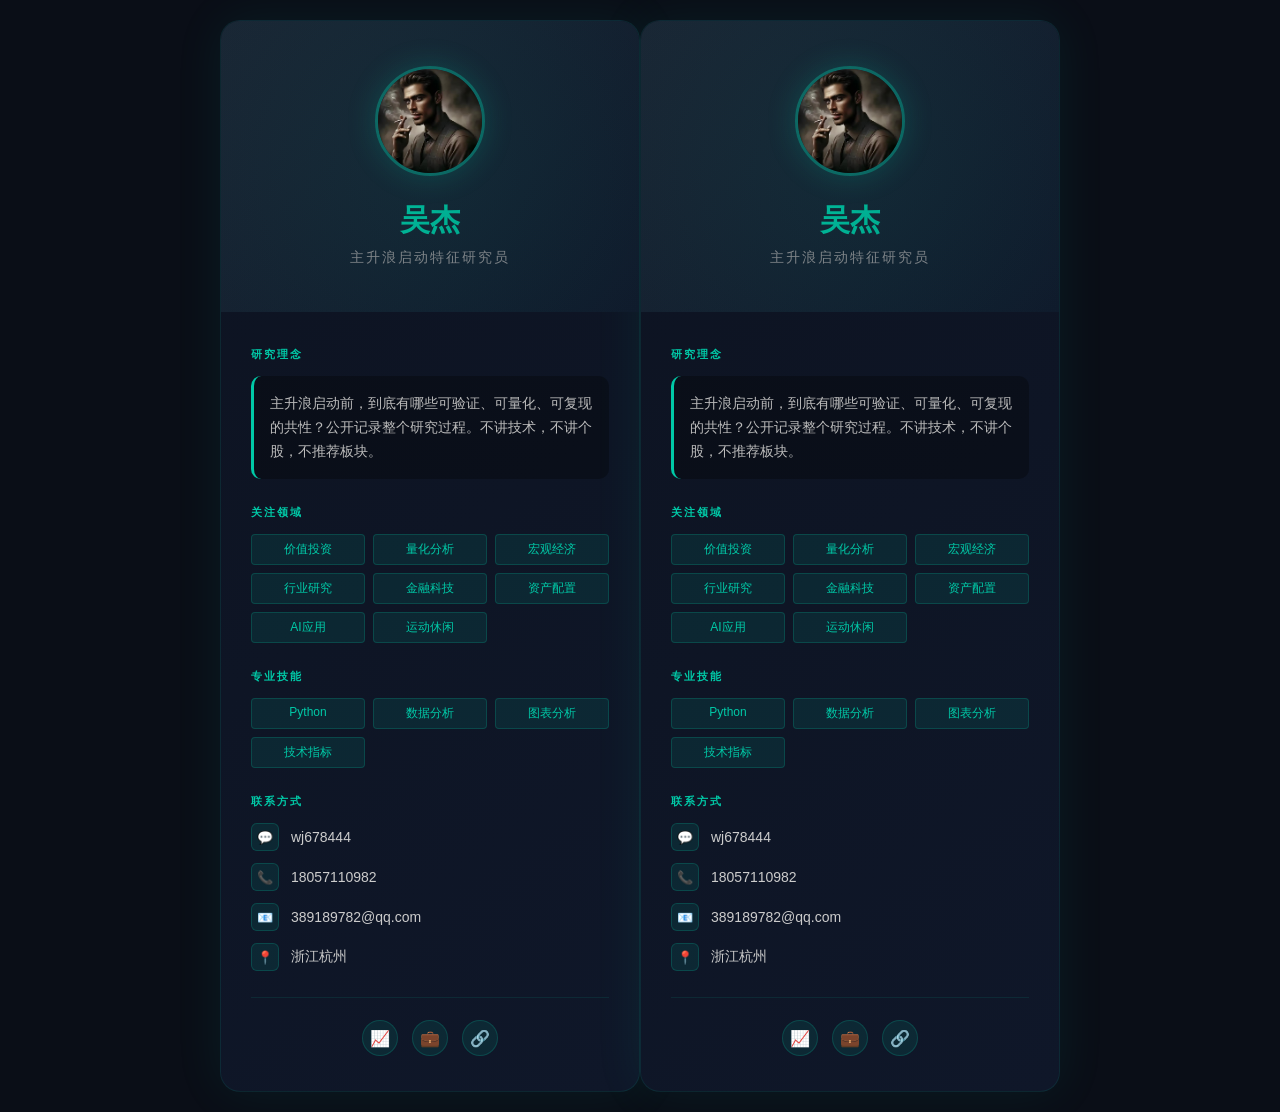
==== commit 73825e12: "Update index.html" ====
--- a/index.html
+++ b/index.html
@@ -267,3 +267,273 @@
     </script>
 </body>
 </html>
+<!DOCTYPE html>
+<html lang="zh-CN">
+<head>
+    <meta charset="UTF-8">
+    <meta name="viewport" content="width=device-width, initial-scale=1.0">
+    <title>个人介绍 - 金融科技</title>
+    <style>
+        * { margin: 0; padding: 0; box-sizing: border-box; }
+        body {
+            font-family: -apple-system, BlinkMacSystemFont, 'Segoe UI', Roboto, Arial, sans-serif;
+            background-color: #0a0e17;
+            min-height: 100vh;
+            display: flex;
+            justify-content: center;
+            align-items: center;
+            padding: 20px;
+        }
+        .card {
+            background: linear-gradient(145deg, #0d1321 0%, #0f1729 100%);
+            width: 100%;
+            max-width: 420px;
+            border-radius: 20px;
+            overflow: hidden;
+            box-shadow: 0 0 50px rgba(0, 201, 167, 0.08);
+            border: 1px solid rgba(0, 201, 167, 0.1);
+        }
+        .header {
+            background: linear-gradient(135deg, #1a2332 0%, #0f1729 100%);
+            color: white;
+            padding: 45px 30px;
+            text-align: center;
+            position: relative;
+            overflow: hidden;
+        }
+        .header::before {
+            content: '';
+            position: absolute;
+            top: -50%; left: -50%;
+            width: 200%; height: 200%;
+            background: radial-gradient(circle, rgba(0, 201, 167, 0.08) 0%, transparent 70%);
+            animation: pulse 4s ease-in-out infinite;
+        }
+        @keyframes pulse {
+            0%, 100% { transform: scale(1); opacity: 0.5; }
+            50% { transform: scale(1.2); opacity: 0.8; }
+        }
+        @keyframes fadeInOut {
+            0% { opacity: 0; transform: translate(-50%, -50%) scale(0.9); }
+            20% { opacity: 1; transform: translate(-50%, -50%) scale(1); }
+            80% { opacity: 1; transform: translate(-50%, -50%) scale(1); }
+            100% { opacity: 0; transform: translate(-50%, -50%) scale(0.9); }
+        }
+        .avatar {
+            width: 110px; height: 110px;
+            border-radius: 50%;
+            border: 3px solid rgba(0, 201, 167, 0.4);
+            margin: 0 auto 20px;
+            box-shadow: 0 0 30px rgba(0, 201, 167, 0.2);
+            object-fit: cover;
+            cursor: pointer;
+            transition: all 0.3s ease;
+            position: relative;
+            z-index: 1;
+        }
+        .avatar:hover {
+            border-color: rgba(0, 201, 167, 0.7);
+            box-shadow: 0 0 40px rgba(0, 201, 167, 0.3);
+        }
+        .avatar-input { display: none; }
+        .name {
+            font-size: 30px; font-weight: 700;
+            margin-bottom: 8px;
+            background: linear-gradient(135deg, #00c9a7 0%, #009980 100%);
+            -webkit-background-clip: text;
+            -webkit-text-fill-color: transparent;
+            background-clip: text;
+            position: relative; z-index: 1;
+        }
+        .title {
+            font-size: 14px; opacity: 0.7;
+            letter-spacing: 2px; color: #aaa;
+            position: relative; z-index: 1;
+        }
+        .content { padding: 35px 30px; }
+        .section { margin-bottom: 26px; }
+        .section:last-child { margin-bottom: 0; }
+        .section-title {
+            font-size: 11px; color: #00c9a7;
+            font-weight: 600; letter-spacing: 2px;
+            margin-bottom: 14px; text-transform: uppercase;
+        }
+        .info-item {
+            display: flex; align-items: center;
+            margin-bottom: 12px; font-size: 14px;
+            color: #ccc; cursor: pointer;
+            transition: all 0.3s ease;
+        }
+        .info-item:hover {
+            color: #00c9a7;
+            transform: translateX(5px);
+        }
+        .info-icon {
+            width: 28px; height: 28px;
+            border-radius: 6px;
+            background: rgba(0, 201, 167, 0.1);
+            border: 1px solid rgba(0, 201, 167, 0.2);
+            margin-right: 12px;
+            display: flex; justify-content: center; align-items: center;
+            color: #00c9a7; font-size: 13px;
+            flex-shrink: 0;
+        }
+        .tags { display: grid; grid-template-columns: repeat(3, 1fr); gap: 8px; }
+        .tag {
+            padding: 6px 12px;
+            background: rgba(0, 201, 167, 0.1);
+            border: 1px solid rgba(0, 201, 167, 0.2);
+            color: #00c9a7;
+            border-radius: 4px; font-size: 12px;
+            transition: all 0.3s ease;
+            text-align: center;
+        }
+        .tag:hover {
+            background: rgba(0, 201, 167, 0.15);
+            border-color: rgba(0, 201, 167, 0.4);
+            box-shadow: 0 0 15px rgba(0, 201, 167, 0.2);
+        }
+        .bio {
+            font-size: 14px; color: #bbb;
+            line-height: 1.7;
+            background: rgba(0, 0, 0, 0.3);
+            padding: 16px; border-radius: 10px;
+            border-left: 3px solid #00c9a7;
+        }
+        .links {
+            display: flex; justify-content: center; gap: 14px;
+            padding-top: 22px;
+            border-top: 1px solid rgba(0, 201, 167, 0.1);
+        }
+        .link-icon {
+            width: 36px; height: 36px;
+            border-radius: 50%;
+            background: rgba(0, 201, 167, 0.1);
+            border: 1px solid rgba(0, 201, 167, 0.2);
+            display: flex; justify-content: center; align-items: center;
+            cursor: pointer; color: #00c9a7;
+            transition: all 0.3s ease;
+        }
+        .link-icon:hover {
+            background: rgba(0, 201, 167, 0.15);
+            border-color: rgba(0, 201, 167, 0.5);
+            box-shadow: 0 0 20px rgba(0, 201, 167, 0.3);
+            transform: scale(1.1);
+        }
+        @media (max-width: 480px) {
+            body { padding: 10px; }
+            .card { border-radius: 16px; }
+            .header { padding: 35px 20px; }
+            .avatar { width: 90px; height: 90px; }
+            .name { font-size: 24px; }
+            .content { padding: 25px 20px; }
+        }
+    </style>
+</head>
+<body>
+    <div class="card">
+        <div class="header">
+            <label for="avatar-upload">
+                <img id="avatar-img" class="avatar" src="微信图片_20260706193431_67_1237.jpg" alt="点击更换头像">
+            </label>
+            <input type="file" id="avatar-upload" class="avatar-input" accept="image/*" onchange="uploadAvatar(event)">
+            <div class="name">吴杰</div>
+            <div class="title">主升浪启动特征研究员</div>
+        </div>
+        <div class="content">
+            <div class="section">
+                <div class="section-title">研究理念</div>
+                <div class="bio">主升浪启动前，到底有哪些可验证、可量化、可复现的共性？公开记录整个研究过程。不讲技术，不讲个股，不推荐板块。</div>
+            </div>
+            <div class="section">
+                <div class="section-title">关注领域</div>
+                <div class="tags">
+                    <span class="tag">价值投资</span>
+                    <span class="tag">量化分析</span>
+                    <span class="tag">宏观经济</span>
+                    <span class="tag">行业研究</span>
+                    <span class="tag">金融科技</span>
+                    <span class="tag">资产配置</span>
+                    <span class="tag">AI应用</span>
+                    <span class="tag">运动休闲</span>
+                </div>
+            </div>
+            <div class="section">
+                <div class="section-title">专业技能</div>
+                <div class="tags">
+                    <span class="tag">Python</span>
+                    <span class="tag">数据分析</span>
+                    <span class="tag">图表分析</span>
+                    <span class="tag">技术指标</span>
+                </div>
+            </div>
+            <div class="section">
+                <div class="section-title">联系方式</div>
+                <div class="info-item" onclick="copyWechat('wj678444')">
+                    <span class="info-icon">💬</span>
+                    <span class="info-text">wj678444</span>
+                </div>
+                <div class="info-item" onclick="window.location.href='tel:18057110982'">
+                    <span class="info-icon">📞</span>
+                    <span class="info-text">18057110982</span>
+                </div>
+                <div class="info-item" onclick="window.location.href='mailto:389189782@qq.com'">
+                    <span class="info-icon">📧</span>
+                    <span class="info-text">389189782@qq.com</span>
+                </div>
+                <div class="info-item">
+                    <span class="info-icon">📍</span>
+                    <span class="info-text">浙江杭州</span>
+                </div>
+            </div>
+            <div class="links">
+                <div class="link-icon">📈</div>
+                <div class="link-icon">💼</div>
+                <div class="link-icon">🔗</div>
+            </div>
+        </div>
+    </div>
+    <script>
+        const DEFAULT_AVATAR = '微信图片_20260706193431_67_1237.jpg';
+        function initAvatar() {
+            const savedAvatar = localStorage.getItem('user_avatar');
+            const avatarImg = document.getElementById('avatar-img');
+            if (savedAvatar) avatarImg.src = savedAvatar;
+            else avatarImg.src = DEFAULT_AVATAR;
+        }
+        function uploadAvatar(event) {
+            const file = event.target.files[0];
+            if (file) {
+                const reader = new FileReader();
+                reader.onload = function(e) {
+                    const avatarData = e.target.result;
+                    document.getElementById('avatar-img').src = avatarData;
+                    localStorage.setItem('user_avatar', avatarData);
+                };
+                reader.readAsDataURL(file);
+            }
+        }
+        function copyWechat(wechatId) {
+            navigator.clipboard.writeText(wechatId).then(function() {
+                showToast('微信号已复制，请打开微信搜索添加');
+            }).catch(function(err) {
+                const textArea = document.createElement('textarea');
+                textArea.value = wechatId;
+                document.body.appendChild(textArea);
+                textArea.select();
+                document.execCommand('copy');
+                document.body.removeChild(textArea);
+                showToast('微信号已复制，请打开微信搜索添加');
+            });
+        }
+        function showToast(message) {
+            const toast = document.createElement('div');
+            toast.style.cssText = `position:fixed;top:50%;left:50%;transform:translate(-50%,-50%);background:rgba(0,0,0,0.85);color:#00c9a7;padding:16px 24px;border-radius:10px;font-size:14px;z-index:9999;border:1px solid rgba(0,201,167,0.3);box-shadow:0 0 30px rgba(0,201,167,0.2);animation:fadeInOut 2s ease-in-out;`;
+            toast.textContent = message;
+            document.body.appendChild(toast);
+            setTimeout(function() { document.body.removeChild(toast); }, 2000);
+        }
+        window.onload = initAvatar;
+    </script>
+</body>
+</html>
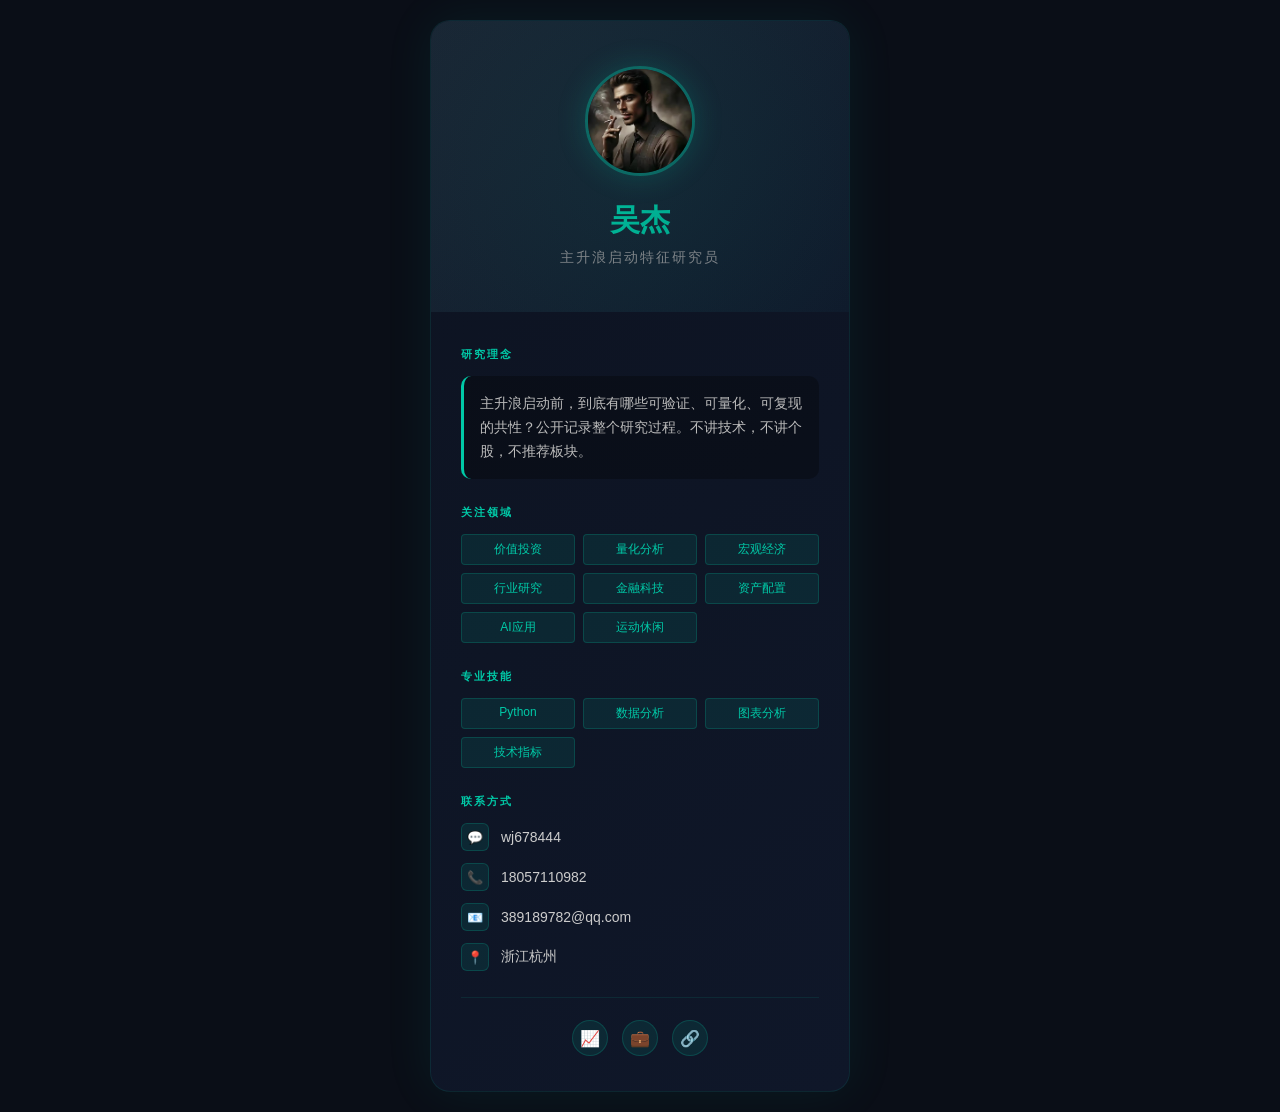
==== commit 4e87583d: "Update index.html" ====
--- a/index.html
+++ b/index.html
@@ -1,3 +1,4 @@
+
 <!DOCTYPE html>
 <html lang="zh-CN">
 <head>
@@ -109,14 +110,15 @@
             color: #00c9a7; font-size: 13px;
             flex-shrink: 0;
         }
-        .tags { display: flex; flex-wrap: wrap; gap: 8px; }
+        .tags { display: grid; grid-template-columns: repeat(3, 1fr); gap: 8px; }
         .tag {
-            padding: 5px 14px;
+            padding: 6px 12px;
             background: rgba(0, 201, 167, 0.1);
             border: 1px solid rgba(0, 201, 167, 0.2);
             color: #00c9a7;
             border-radius: 4px; font-size: 12px;
             transition: all 0.3s ease;
+            text-align: center;
         }
         .tag:hover {
             background: rgba(0, 201, 167, 0.15);
@@ -267,273 +269,3 @@
     </script>
 </body>
 </html>
-<!DOCTYPE html>
-<html lang="zh-CN">
-<head>
-    <meta charset="UTF-8">
-    <meta name="viewport" content="width=device-width, initial-scale=1.0">
-    <title>个人介绍 - 金融科技</title>
-    <style>
-        * { margin: 0; padding: 0; box-sizing: border-box; }
-        body {
-            font-family: -apple-system, BlinkMacSystemFont, 'Segoe UI', Roboto, Arial, sans-serif;
-            background-color: #0a0e17;
-            min-height: 100vh;
-            display: flex;
-            justify-content: center;
-            align-items: center;
-            padding: 20px;
-        }
-        .card {
-            background: linear-gradient(145deg, #0d1321 0%, #0f1729 100%);
-            width: 100%;
-            max-width: 420px;
-            border-radius: 20px;
-            overflow: hidden;
-            box-shadow: 0 0 50px rgba(0, 201, 167, 0.08);
-            border: 1px solid rgba(0, 201, 167, 0.1);
-        }
-        .header {
-            background: linear-gradient(135deg, #1a2332 0%, #0f1729 100%);
-            color: white;
-            padding: 45px 30px;
-            text-align: center;
-            position: relative;
-            overflow: hidden;
-        }
-        .header::before {
-            content: '';
-            position: absolute;
-            top: -50%; left: -50%;
-            width: 200%; height: 200%;
-            background: radial-gradient(circle, rgba(0, 201, 167, 0.08) 0%, transparent 70%);
-            animation: pulse 4s ease-in-out infinite;
-        }
-        @keyframes pulse {
-            0%, 100% { transform: scale(1); opacity: 0.5; }
-            50% { transform: scale(1.2); opacity: 0.8; }
-        }
-        @keyframes fadeInOut {
-            0% { opacity: 0; transform: translate(-50%, -50%) scale(0.9); }
-            20% { opacity: 1; transform: translate(-50%, -50%) scale(1); }
-            80% { opacity: 1; transform: translate(-50%, -50%) scale(1); }
-            100% { opacity: 0; transform: translate(-50%, -50%) scale(0.9); }
-        }
-        .avatar {
-            width: 110px; height: 110px;
-            border-radius: 50%;
-            border: 3px solid rgba(0, 201, 167, 0.4);
-            margin: 0 auto 20px;
-            box-shadow: 0 0 30px rgba(0, 201, 167, 0.2);
-            object-fit: cover;
-            cursor: pointer;
-            transition: all 0.3s ease;
-            position: relative;
-            z-index: 1;
-        }
-        .avatar:hover {
-            border-color: rgba(0, 201, 167, 0.7);
-            box-shadow: 0 0 40px rgba(0, 201, 167, 0.3);
-        }
-        .avatar-input { display: none; }
-        .name {
-            font-size: 30px; font-weight: 700;
-            margin-bottom: 8px;
-            background: linear-gradient(135deg, #00c9a7 0%, #009980 100%);
-            -webkit-background-clip: text;
-            -webkit-text-fill-color: transparent;
-            background-clip: text;
-            position: relative; z-index: 1;
-        }
-        .title {
-            font-size: 14px; opacity: 0.7;
-            letter-spacing: 2px; color: #aaa;
-            position: relative; z-index: 1;
-        }
-        .content { padding: 35px 30px; }
-        .section { margin-bottom: 26px; }
-        .section:last-child { margin-bottom: 0; }
-        .section-title {
-            font-size: 11px; color: #00c9a7;
-            font-weight: 600; letter-spacing: 2px;
-            margin-bottom: 14px; text-transform: uppercase;
-        }
-        .info-item {
-            display: flex; align-items: center;
-            margin-bottom: 12px; font-size: 14px;
-            color: #ccc; cursor: pointer;
-            transition: all 0.3s ease;
-        }
-        .info-item:hover {
-            color: #00c9a7;
-            transform: translateX(5px);
-        }
-        .info-icon {
-            width: 28px; height: 28px;
-            border-radius: 6px;
-            background: rgba(0, 201, 167, 0.1);
-            border: 1px solid rgba(0, 201, 167, 0.2);
-            margin-right: 12px;
-            display: flex; justify-content: center; align-items: center;
-            color: #00c9a7; font-size: 13px;
-            flex-shrink: 0;
-        }
-        .tags { display: grid; grid-template-columns: repeat(3, 1fr); gap: 8px; }
-        .tag {
-            padding: 6px 12px;
-            background: rgba(0, 201, 167, 0.1);
-            border: 1px solid rgba(0, 201, 167, 0.2);
-            color: #00c9a7;
-            border-radius: 4px; font-size: 12px;
-            transition: all 0.3s ease;
-            text-align: center;
-        }
-        .tag:hover {
-            background: rgba(0, 201, 167, 0.15);
-            border-color: rgba(0, 201, 167, 0.4);
-            box-shadow: 0 0 15px rgba(0, 201, 167, 0.2);
-        }
-        .bio {
-            font-size: 14px; color: #bbb;
-            line-height: 1.7;
-            background: rgba(0, 0, 0, 0.3);
-            padding: 16px; border-radius: 10px;
-            border-left: 3px solid #00c9a7;
-        }
-        .links {
-            display: flex; justify-content: center; gap: 14px;
-            padding-top: 22px;
-            border-top: 1px solid rgba(0, 201, 167, 0.1);
-        }
-        .link-icon {
-            width: 36px; height: 36px;
-            border-radius: 50%;
-            background: rgba(0, 201, 167, 0.1);
-            border: 1px solid rgba(0, 201, 167, 0.2);
-            display: flex; justify-content: center; align-items: center;
-            cursor: pointer; color: #00c9a7;
-            transition: all 0.3s ease;
-        }
-        .link-icon:hover {
-            background: rgba(0, 201, 167, 0.15);
-            border-color: rgba(0, 201, 167, 0.5);
-            box-shadow: 0 0 20px rgba(0, 201, 167, 0.3);
-            transform: scale(1.1);
-        }
-        @media (max-width: 480px) {
-            body { padding: 10px; }
-            .card { border-radius: 16px; }
-            .header { padding: 35px 20px; }
-            .avatar { width: 90px; height: 90px; }
-            .name { font-size: 24px; }
-            .content { padding: 25px 20px; }
-        }
-    </style>
-</head>
-<body>
-    <div class="card">
-        <div class="header">
-            <label for="avatar-upload">
-                <img id="avatar-img" class="avatar" src="微信图片_20260706193431_67_1237.jpg" alt="点击更换头像">
-            </label>
-            <input type="file" id="avatar-upload" class="avatar-input" accept="image/*" onchange="uploadAvatar(event)">
-            <div class="name">吴杰</div>
-            <div class="title">主升浪启动特征研究员</div>
-        </div>
-        <div class="content">
-            <div class="section">
-                <div class="section-title">研究理念</div>
-                <div class="bio">主升浪启动前，到底有哪些可验证、可量化、可复现的共性？公开记录整个研究过程。不讲技术，不讲个股，不推荐板块。</div>
-            </div>
-            <div class="section">
-                <div class="section-title">关注领域</div>
-                <div class="tags">
-                    <span class="tag">价值投资</span>
-                    <span class="tag">量化分析</span>
-                    <span class="tag">宏观经济</span>
-                    <span class="tag">行业研究</span>
-                    <span class="tag">金融科技</span>
-                    <span class="tag">资产配置</span>
-                    <span class="tag">AI应用</span>
-                    <span class="tag">运动休闲</span>
-                </div>
-            </div>
-            <div class="section">
-                <div class="section-title">专业技能</div>
-                <div class="tags">
-                    <span class="tag">Python</span>
-                    <span class="tag">数据分析</span>
-                    <span class="tag">图表分析</span>
-                    <span class="tag">技术指标</span>
-                </div>
-            </div>
-            <div class="section">
-                <div class="section-title">联系方式</div>
-                <div class="info-item" onclick="copyWechat('wj678444')">
-                    <span class="info-icon">💬</span>
-                    <span class="info-text">wj678444</span>
-                </div>
-                <div class="info-item" onclick="window.location.href='tel:18057110982'">
-                    <span class="info-icon">📞</span>
-                    <span class="info-text">18057110982</span>
-                </div>
-                <div class="info-item" onclick="window.location.href='mailto:389189782@qq.com'">
-                    <span class="info-icon">📧</span>
-                    <span class="info-text">389189782@qq.com</span>
-                </div>
-                <div class="info-item">
-                    <span class="info-icon">📍</span>
-                    <span class="info-text">浙江杭州</span>
-                </div>
-            </div>
-            <div class="links">
-                <div class="link-icon">📈</div>
-                <div class="link-icon">💼</div>
-                <div class="link-icon">🔗</div>
-            </div>
-        </div>
-    </div>
-    <script>
-        const DEFAULT_AVATAR = '微信图片_20260706193431_67_1237.jpg';
-        function initAvatar() {
-            const savedAvatar = localStorage.getItem('user_avatar');
-            const avatarImg = document.getElementById('avatar-img');
-            if (savedAvatar) avatarImg.src = savedAvatar;
-            else avatarImg.src = DEFAULT_AVATAR;
-        }
-        function uploadAvatar(event) {
-            const file = event.target.files[0];
-            if (file) {
-                const reader = new FileReader();
-                reader.onload = function(e) {
-                    const avatarData = e.target.result;
-                    document.getElementById('avatar-img').src = avatarData;
-                    localStorage.setItem('user_avatar', avatarData);
-                };
-                reader.readAsDataURL(file);
-            }
-        }
-        function copyWechat(wechatId) {
-            navigator.clipboard.writeText(wechatId).then(function() {
-                showToast('微信号已复制，请打开微信搜索添加');
-            }).catch(function(err) {
-                const textArea = document.createElement('textarea');
-                textArea.value = wechatId;
-                document.body.appendChild(textArea);
-                textArea.select();
-                document.execCommand('copy');
-                document.body.removeChild(textArea);
-                showToast('微信号已复制，请打开微信搜索添加');
-            });
-        }
-        function showToast(message) {
-            const toast = document.createElement('div');
-            toast.style.cssText = `position:fixed;top:50%;left:50%;transform:translate(-50%,-50%);background:rgba(0,0,0,0.85);color:#00c9a7;padding:16px 24px;border-radius:10px;font-size:14px;z-index:9999;border:1px solid rgba(0,201,167,0.3);box-shadow:0 0 30px rgba(0,201,167,0.2);animation:fadeInOut 2s ease-in-out;`;
-            toast.textContent = message;
-            document.body.appendChild(toast);
-            setTimeout(function() { document.body.removeChild(toast); }, 2000);
-        }
-        window.onload = initAvatar;
-    </script>
-</body>
-</html>
